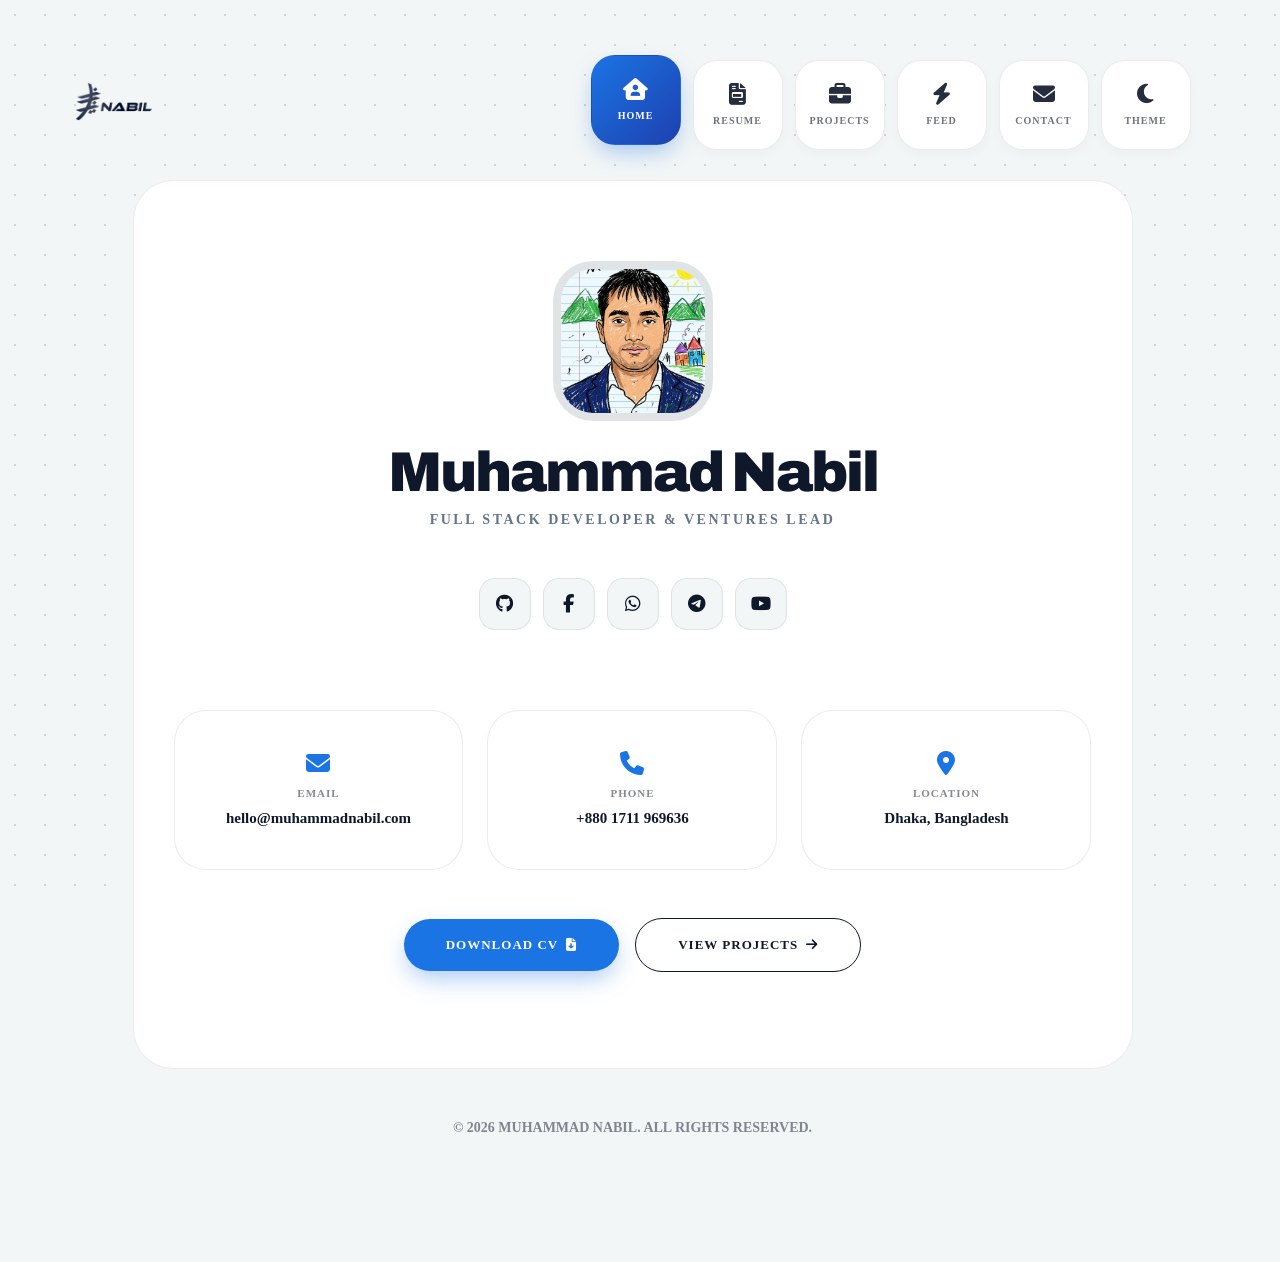
==== index.html @ 57cd0913 "file added" ====
<!DOCTYPE html>
<html lang="en">
<head>
  <meta charset="utf-8">
  <meta name="viewport" content="width=device-width, initial-scale=1">
  <title>Muhammad Nabil - Full Stack Developer & Ventures Lead</title>
  <meta name="description" content="Official portfolio of Muhammad Nabil - Full Stack Developer & Ventures Lead.">
  <link rel="icon" href="images/favicon.svg" type="image/svg+xml">

  <!-- Instant Theme Initializer -->
  <script>
    (function() {
      try {
        if (localStorage.getItem('theme') === 'dark') {
          document.documentElement.classList.add('dark-theme');
        }
      } catch (e) {}
    })();
  </script>

  <!-- Google Fonts: Poppins, Archivo & Space Grotesk -->
  <link rel="preconnect" href="https://fonts.googleapis.com">
  <link rel="preconnect" href="https://fonts.gstatic.com" crossorigin>
  <link href="https://fonts.googleapis.com/css2?family=Archivo:wght@700;800;900&family=Poppins:wght@400;500;600;700;800;900&family=Space+Grotesk:wght@500;600;700&display=swap" rel="stylesheet">

  <!-- Bootstrap 5.3 CSS -->
  <link rel="stylesheet" href="https://cdn.jsdelivr.net/npm/bootstrap@5.3.3/dist/css/bootstrap.min.css">

  <!-- Font Awesome 6.5.1 CSS -->
  <link rel="stylesheet" href="https://cdnjs.cloudflare.com/ajax/libs/font-awesome/6.5.1/css/all.min.css">

  <!-- Animate.css -->
  <link rel="stylesheet" href="https://cdnjs.cloudflare.com/ajax/libs/animate.css/4.1.1/animate.min.css">

  <!-- Velixo Core CSS -->
  <link rel="stylesheet" href="css/velixo.css">

  <style>
    body {
      font-family: var(--font-poppins), 'Poppins', sans-serif;
    }
    .logo-text, .hero-title, .master-title-vx, .id-name, .editorial-title {
      font-family: var(--font-archivo), 'Archivo', sans-serif;
    }
    .header-logo-img {
      height: 40px;
      width: auto;
      max-width: 170px;
      object-fit: contain;
      transition: var(--velixo-transition);
    }
    html.dark-theme .header-logo-img {
      filter: brightness(0) invert(1);
    }
    .modal-content {
      background-color: var(--velixo-card);
      border: 1px solid var(--velixo-border);
      border-radius: var(--radius-xl);
      color: var(--velixo-text);
      backdrop-filter: blur(20px);
    }
    .modal-header {
      border-bottom: 1px solid var(--velixo-border);
    }
    .modal-footer {
      border-top: 1px solid var(--velixo-border);
    }
    .dark-theme .btn-close {
      filter: invert(1) grayscale(100%) brightness(200%);
    }

    /* Immediate visibility for scroll reveal elements */
    .scroll-reveal, .scroll-reveal-left, .scroll-reveal-right {
      opacity: 1 !important;
      transform: none !important;
    }

    /* Avatar styling */
    .avatar-box img {
      position: absolute;
      top: 0;
      left: 0;
      width: 100% !important;
      height: 100% !important;
      object-fit: cover !important;
    }

    .bento-card {
      opacity: 1 !important;
    }

    /* Contact Card polish */
    .contact-item-card {
      min-height: 160px;
      padding: 30px 20px;
      border-radius: var(--radius-xl);
      text-align: center;
      background-color: var(--velixo-card);
      border: 1px solid var(--velixo-border);
      display: flex;
      flex-direction: column;
      justify-content: center;
      align-items: center;
      transition: var(--velixo-transition);
    }
    .contact-item-card:hover {
      border-color: var(--velixo-primary);
      box-shadow: 0 20px 40px -15px rgba(var(--velixo-primary-rgb), 0.18);
      transform: translateY(-5px);
    }
    .contact-item-card .contact-icon {
      font-size: 24px;
      color: var(--velixo-primary);
      margin-bottom: 10px;
      line-height: 1;
    }
    .contact-item-card .contact-label {
      font-size: 11px;
      font-weight: 800;
      text-transform: uppercase;
      opacity: 0.5;
      margin-bottom: 6px;
      letter-spacing: 1px;
      color: var(--velixo-text);
    }
    .contact-item-card .contact-value {
      font-size: 15px;
      font-weight: 700;
      color: var(--velixo-text);
      word-break: break-all;
    }

    /* Buttons */
    .btn-vx-primary {
      background-color: var(--velixo-primary);
      border-color: var(--velixo-primary);
      color: #ffffff;
      border-radius: 9999px;
      padding: 16px 42px;
      font-size: 13px;
      letter-spacing: 1px;
      font-weight: 800;
      text-transform: uppercase;
      box-shadow: 0 10px 25px -4px rgba(var(--velixo-primary-rgb), 0.4);
      transition: var(--velixo-transition);
      text-decoration: none;
      display: inline-flex;
      align-items: center;
      justify-content: center;
    }
    .btn-vx-primary:hover {
      background-color: #155cb8;
      border-color: #155cb8;
      color: #ffffff;
      transform: translateY(-3px) scale(1.02);
      box-shadow: 0 16px 32px -4px rgba(var(--velixo-primary-rgb), 0.55);
    }

    .btn-vx-outline {
      background-color: transparent;
      border: 1.5px solid var(--velixo-text);
      color: var(--velixo-text);
      border-radius: 9999px;
      padding: 16px 42px;
      font-size: 13px;
      letter-spacing: 1px;
      font-weight: 800;
      text-transform: uppercase;
      transition: var(--velixo-transition);
      text-decoration: none;
      display: inline-flex;
      align-items: center;
      justify-content: center;
    }
    .btn-vx-outline:hover {
      background-color: var(--velixo-text);
      border-color: var(--velixo-text);
      color: var(--velixo-card);
      transform: translateY(-3px) scale(1.02);
    }
    html.dark-theme .btn-vx-outline {
      border-color: rgba(255, 255, 255, 0.4);
      color: #ffffff;
    }
    html.dark-theme .btn-vx-outline:hover {
      background-color: #ffffff;
      border-color: #ffffff;
      color: #0a0f1a;
    }
  </style>
</head>
<body>

  <div class="vx-demo-2">
    <div class="page-wrapper-vx">
      <div class="container">
        
        <!-- Main Header -->
        <header class="main-header-vx">
          <div class="row align-items-center">
            <div class="col-lg-4 col-md-12 text-center text-lg-start">
              <a class="logo-link d-inline-flex align-items-center text-decoration-none" href="index.html">
                <img src="images/nabil-logo.webp" alt="Muhammad Nabil" class="header-logo-img">
              </a>
            </div>
            <div class="col-lg-8 col-md-12">
              <div class="nav-grid-vx mt-4 mt-lg-0">
                <a class="nav-block-vx active" href="index.html" title="Home">
                  <i class="fa-solid fa-house-user"></i>
                  <span>Home</span>
                </a>
                <a class="nav-block-vx " href="resume.html" title="Resume">
                  <i class="fa-solid fa-file-invoice"></i>
                  <span>Resume</span>
                </a>
                <a class="nav-block-vx " href="works.html" title="Projects">
                  <i class="fa-solid fa-briefcase"></i>
                  <span>Projects</span>
                </a>
                <a class="nav-block-vx " href="blog.html" title="Feed">
                  <i class="fa-solid fa-bolt"></i>
                  <span>Feed</span>
                </a>
                <a class="nav-block-vx " href="contact.html" title="Contact">
                  <i class="fa-solid fa-envelope"></i>
                  <span>Contact</span>
                </a>
                <div class="nav-block-vx dark-toggle" role="button" aria-label="Toggle theme" style="cursor:pointer" title="Toggle Theme">
                  <i class="fa-solid fa-moon"></i>
                  <span>Theme</span>
                </div>
              </div>
            </div>
          </div>
        </header>
  

        <!-- Main Page Content -->
        
        <!-- Master Bento Card Container -->
        <div class="bento-card card-master-vx mx-auto mt-4">

          <!-- Avatar -->
          <div class="avatar-box mx-auto">
            <img alt="Muhammad Nabil" src="images/nabil-photo.png">
          </div>

          <!-- Name & Profession -->
          <h1 class="master-title-vx text-center">Muhammad Nabil</h1>
          <p class="text-muted small fw-bold text-uppercase ls-3 mb-4 text-center">Full Stack Developer & Ventures Lead</p>

          <!-- Social Icon Pills -->
          
          <div class="social-pill justify-content-center mb-5">
            <a href="https://github.com/nabil2dhaka/muhammadnabil.com" target="_blank" rel="noopener noreferrer" class="social-btn" title="GitHub">
              <i class="fa-brands fa-github"></i>
            </a>
            <a href="https://www.facebook.com/HelloNabil" target="_blank" rel="noopener noreferrer" class="social-btn" title="Facebook">
              <i class="fa-brands fa-facebook-f"></i>
            </a>
            <a href="https://wa.me/8801711969636" target="_blank" rel="noopener noreferrer" class="social-btn" title="WhatsApp">
              <i class="fa-brands fa-whatsapp"></i>
            </a>
            <a href="https://t.me/nabilsylhet" target="_blank" rel="noopener noreferrer" class="social-btn" title="Telegram">
              <i class="fa-brands fa-telegram"></i>
            </a>
            <a href="https://www.youtube.com/@contactnabil" target="_blank" rel="noopener noreferrer" class="social-btn" title="YouTube">
              <i class="fa-brands fa-youtube"></i>
            </a>
          </div>
  

          <!-- Contact Information Bento Grid -->
          <div class="row g-4 mt-2">
            <div class="col-md-4">
              <div class="contact-item-card">
                <i class="fa-solid fa-envelope contact-icon"></i>
                <div class="contact-label">Email</div>
                <div class="contact-value">hello@muhammadnabil.com</div>
              </div>
            </div>
            <div class="col-md-4">
              <div class="contact-item-card">
                <i class="fa-solid fa-phone contact-icon"></i>
                <div class="contact-label">Phone</div>
                <div class="contact-value">+880 1711 969636</div>
              </div>
            </div>
            <div class="col-md-4">
              <div class="contact-item-card">
                <i class="fa-solid fa-location-dot contact-icon"></i>
                <div class="contact-label">Location</div>
                <div class="contact-value">Dhaka, Bangladesh</div>
              </div>
            </div>
          </div>

          <!-- Call to Action Buttons -->
          <div class="mt-5 d-flex flex-column flex-sm-row justify-content-center align-items-center gap-3 pb-3">
            <a href="resume.html" class="btn-vx-primary">
              Download CV <i class="fa-solid fa-file-arrow-down ms-2"></i>
            </a>
            <a href="https://github.com/nabil2dhaka/muhammadnabil.com" target="_blank" rel="noopener noreferrer" class="btn-vx-outline">
              View Projects <i class="fa-solid fa-arrow-right ms-2"></i>
            </a>
          </div>

        </div>


        
        <footer class="mt-5 text-center pb-5">
          <p class="small opacity-50 fw-bold">© 2026 MUHAMMAD NABIL. ALL RIGHTS RESERVED.</p>
        </footer>
  
      </div>
    </div>
  </div>

  <!-- Bootstrap 5.3 JS Bundle -->
  <script src="https://cdn.jsdelivr.net/npm/bootstrap@5.3.3/dist/js/bootstrap.bundle.min.js"></script>

  <!-- Interactive JavaScript: Theme Switcher & Reveal Observer -->
  <script>
    document.addEventListener('DOMContentLoaded', function () {
      const darkToggle = document.querySelector('.dark-toggle');
      const themeIcon = darkToggle ? darkToggle.querySelector('i') : null;

      function syncThemeIcon() {
        if (!themeIcon) return;
        const isDark = document.documentElement.classList.contains('dark-theme');
        if (isDark) {
          themeIcon.className = 'fa-solid fa-sun';
        } else {
          themeIcon.className = 'fa-solid fa-moon';
        }
      }

      syncThemeIcon();

      if (darkToggle) {
        darkToggle.addEventListener('click', function () {
          const isDark = document.documentElement.classList.toggle('dark-theme');
          localStorage.setItem('theme', isDark ? 'dark' : 'light');
          syncThemeIcon();
        });
      }

      document.querySelectorAll('.scroll-reveal, .scroll-reveal-left, .scroll-reveal-right').forEach(function(el) {
        el.classList.add('revealed');
      });
    });
  </script>

</body>
</html>
---- css/velixo.css ----
:root{--velixo-primary:#1b74e4;--velixo-secondary:#fa5252;--velixo-bg:#f3f6f6;--velixo-text:#0f172a;--velixo-text-muted:#64748b;--velixo-card:#fff;--velixo-border:#0f172a14;--velixo-glass:#ffffffb3;--velixo-transition:all .4s cubic-bezier(.4, 0, .2, 1);--radius-3xl:48px;--radius-2xl:40px;--radius-xl:32px;--velixo-primary-rgb:27, 116, 228;--velixo-secondary-rgb:250, 82, 82}html.dark-theme{--velixo-bg:#0a0f1a;--velixo-text:#f1f5f9;--velixo-text-muted:#64748b;--velixo-card:#111827;--velixo-border:#ffffff14;--velixo-glass:#111827b3}html{scrollbar-gutter:stable;height:auto;overflow:hidden auto}body{background-color:var(--velixo-bg);color:var(--velixo-text);-webkit-font-smoothing:antialiased;overflow-anchor:none;width:100%;margin:0;padding:0;position:relative;overflow:visible}body:before{content:"";z-index:-1;pointer-events:none;background-image:radial-gradient(#0f172a26 1px,#0000 1px);background-size:30px 30px;width:100%;height:100%;position:fixed;top:0;left:0}html.dark-theme body:before{background-image:radial-gradient(#ffffff1a 1px,#0000 1px)}*{box-sizing:border-box}img,video,canvas,svg{max-width:100%;height:auto}.text-muted{color:var(--velixo-text-muted)!important}.btn-light{color:#0f172a;background-color:#f8fafc;border-color:#f8fafc}.dark-theme .btn-light{background-color:var(--velixo-primary);border-color:var(--velixo-primary);color:#fff}h1,h2,h3,h4,h5{letter-spacing:-.05em;font-weight:800;line-height:.9}.bento-container{grid-template-columns:repeat(12,1fr);grid-auto-rows:minmax(100px,auto);gap:24px;width:100%;margin:0 auto;padding:60px 24px 120px;display:grid}.bento-card{background-color:var(--velixo-card);border:1px solid var(--velixo-border);border-radius:var(--radius-xl);transition:var(--velixo-transition);-webkit-backdrop-filter:blur(20px);backdrop-filter:blur(20px);flex-direction:column;min-height:200px;padding:40px;display:flex;position:relative;overflow:hidden}.bento-card:hover{border-color:var(--velixo-primary);box-shadow:0 40px 80px -20px rgba(var(--velixo-primary-rgb), .15);transform:translateY(-8px)}header{grid-column:span 12}.card-hero{background:linear-gradient(135deg, rgba(var(--velixo-primary-rgb), .05) 0%, transparent 100%);grid-area:span 4/span 8;justify-content:center}.card-profile{text-align:center;grid-area:span 4/span 4;align-items:center}.card-about h2{margin-bottom:1.5rem;font-size:32px}.card-about{grid-area:span 4/span 6}.card-skills{grid-area:span 2/span 3;justify-content:center;align-items:center;display:flex}.card-services{grid-area:span 4/span 6}.card-resume{grid-area:span 2/span 6}.card-resume h3{font-size:24px}.card-resume .btn{letter-spacing:1px;font-size:12px}.card-hub{grid-area:span 4/span 6}.card-clients{grid-column:span 12;padding:60px}.card-footer{text-align:center;background:0 0;border:none;grid-column:span 12;padding:40px 0 100px}.card-experience{grid-area:span 4/span 8}.card-tech,.card-edu{grid-area:span 2/span 4}.card-skills-full{grid-column:span 12;padding:60px}.badge-status{background:rgba(var(--velixo-primary-rgb), .1);color:var(--velixo-primary);letter-spacing:1px;text-transform:uppercase;border:1px solid rgba(var(--velixo-primary-rgb), .1);border-radius:100px;align-items:center;gap:8px;width:fit-content;margin-bottom:24px;padding:10px 20px;font-size:11px;font-weight:800;display:inline-flex}.badge-status i{font-size:6px;animation:2s infinite pulse}@keyframes pulse{0%{opacity:1;transform:scale(1)}50%{opacity:.4;transform:scale(1.6)}to{opacity:1;transform:scale(1)}}.hero-title{text-transform:uppercase;color:var(--velixo-text);word-break:break-word;overflow-wrap:break-word;margin:0;font-size:90px;line-height:.85}.hero-title span{background:linear-gradient(to right, var(--velixo-primary), var(--velixo-secondary));-webkit-text-fill-color:transparent;-webkit-background-clip:text;background-clip:text;display:inline-block}.hero-desc{max-width:500px;color:var(--velixo-text-muted);margin-top:24px;font-size:18px;font-weight:500;line-height:1.6}.avatar-box{border:8px solid var(--velixo-border);width:160px;height:160px;transition:var(--velixo-transition);background:var(--velixo-bg);border-radius:40px;flex-shrink:0;margin-bottom:24px;position:relative;overflow:hidden}.bento-card:hover .avatar-box{border-color:var(--velixo-primary);transform:scale(1.05)rotate(-3deg)}.social-pill{gap:12px;margin-top:24px;display:flex}.social-btn{background:var(--velixo-bg);width:52px;height:52px;color:var(--velixo-text);transition:var(--velixo-transition);border:1px solid var(--velixo-border);border-radius:16px;justify-content:center;align-items:center;font-size:18px;text-decoration:none;display:flex}.social-btn:hover{background:var(--velixo-primary);color:#fff;border-color:var(--velixo-primary);transform:translateY(-5px)}.stat-item{text-align:center}.stat-num{color:var(--velixo-primary);margin-bottom:4px;font-size:64px;font-weight:900;line-height:1}.stat-label{text-transform:uppercase;letter-spacing:.1em;color:var(--velixo-text-muted);font-size:12px;font-weight:800}.card-profile p{letter-spacing:2px}.expertise-list{grid-template-columns:repeat(2,1fr);gap:16px;margin-top:24px;display:grid}.expertise-item span{letter-spacing:1px;font-size:11px}.expertise-item{background:rgba(var(--velixo-primary-rgb), .03);border:1px solid var(--velixo-border);transition:var(--velixo-transition);border-radius:20px;flex-direction:row;align-items:center;gap:20px;padding:24px 32px;display:flex}.expertise-item i{color:var(--velixo-primary);background:rgba(var(--velixo-primary-rgb), .08);width:44px;height:44px;transition:var(--velixo-transition);border-radius:12px;justify-content:center;align-items:center;font-size:20px;display:flex}.expertise-item:hover{background:var(--velixo-primary);color:#fff;border-color:var(--velixo-primary)}.expertise-item:hover i{color:#fff;background:#fff3}.nav-container{z-index:1040;pointer-events:none;justify-content:center;align-items:center;width:100%;display:flex;position:fixed;bottom:32px;left:0}.nav-dock{-webkit-backdrop-filter:blur(20px);pointer-events:auto;background:#0f172af2;border:1px solid #ffffff1a;border-radius:28px;gap:8px;padding:8px;display:flex;box-shadow:0 20px 50px #00000080}.dock-item{color:#fffc;width:56px;height:56px;transition:var(--velixo-transition);border-radius:20px;justify-content:center;align-items:center;font-size:20px;text-decoration:none;display:flex;position:relative}.dock-item:hover,.dock-item.active{color:#fff;background:var(--velixo-primary)}.dock-item span{background:var(--velixo-primary);color:#fff;opacity:0;visibility:hidden;white-space:nowrap;pointer-events:none;z-index:2001;border-radius:12px;padding:6px 14px;font-size:11px;font-weight:800;transition:all .3s cubic-bezier(.4,0,.2,1);position:absolute;top:-40px;left:50%;transform:translate(-50%);box-shadow:0 10px 20px #0003}.dock-item:hover span{opacity:1;visibility:visible;top:-54px;transform:translate(-50%)translateY(0)}@media (max-width:768px){.dock-item span{display:none!important}}.dock-item span:after{content:"";border-left:6px solid #0000;border-right:6px solid #0000;border-top:6px solid var(--velixo-primary);position:absolute;bottom:-4px;left:50%;transform:translate(-50%)}.card-number{opacity:.3;letter-spacing:2px;color:var(--velixo-text-muted);font-size:10px;font-weight:800;position:absolute;top:24px;right:32px}.pillar-grid{grid-template-columns:1fr 1fr;gap:20px;margin-top:32px;display:grid}.card-clients p{letter-spacing:8px;text-align:center}.value-icon{background:var(--velixo-primary);color:#fff;width:48px;height:48px;box-shadow:0 10px 20px rgba(var(--velixo-primary-rgb), .2);border-radius:14px;flex-shrink:0;justify-content:center;align-items:center;font-size:18px;display:flex}.value-title{letter-spacing:1.5px;color:var(--velixo-text);margin-bottom:4px;font-size:12px;font-weight:900}.card-hub h3{letter-spacing:2px;font-size:20px}.signature-text{opacity:.3;text-align:right;letter-spacing:5px;background:linear-gradient(90deg, transparent, rgba(var(--velixo-primary-rgb), .05));border-radius:4px;padding:10px 0;font-size:14px;font-weight:800}.pillar-item{border-left:2px solid var(--velixo-primary);transition:var(--velixo-transition);padding-left:16px}.pillar-item:hover{background:rgba(var(--velixo-primary-rgb), .05);border-radius:0 12px 12px 0;transform:translate(10px)}.pillar-title{text-transform:uppercase;letter-spacing:.5px;transition:var(--velixo-transition);margin-bottom:4px;font-size:14px;font-weight:800}.pillar-item:hover .pillar-title{color:var(--velixo-primary)}.pill-text{color:var(--velixo-text-muted);margin:0;font-size:12px;line-height:1.4}.card-resume{background:linear-gradient(135deg, var(--velixo-primary), #0d47a1)!important;color:#fff!important;border:none!important}.card-resume:hover{box-shadow:0 40px 100px -20px rgba(var(--velixo-primary-rgb), .4);transform:translateY(-10px)scale(1.02)}.card-resume .card-number{color:#fff;opacity:.5}.card-resume p{color:#ffffffb3!important}.card-resume:after{content:"";opacity:.1;pointer-events:none;background-image:url("data:image/svg+xml,%3Csvg viewBox='0 0 200 200' xmlns='http://www.w3.org/2000/svg'%3E%3Cfilter id='noise'%3E%3CfeTurbulence type='fractalNoise' baseFrequency='0.65' numOctaves='3' stitchTiles='stitch'/%3E%3C/filter%3E%3Crect width='100%25' height='100%25' filter='url(%23noise)'/%3E%3C/svg%3E");width:100%;height:100%;position:absolute;top:0;left:0}.card-hub{justify-content:space-between;align-items:flex-start;flex-direction:column!important;display:flex!important}.client-grid{flex-wrap:wrap;justify-content:space-around;align-items:center;gap:40px;padding:20px 0;display:flex}.client-item{text-align:center;flex:none}.client-logo{filter:grayscale()contrast(.5)opacity(.3);max-width:140px;height:32px;transition:var(--velixo-transition);object-fit:contain}.client-logo:hover{filter:grayscale(0)contrast()opacity();transform:scale(1.1)}.dark-theme .client-logo{opacity:.6;filter:brightness(0)invert()!important}.dark-theme .client-logo:hover{opacity:1;transform:scale(1.1);filter:brightness(0)invert()!important}.logo-text{letter-spacing:-3px;color:var(--velixo-text);font-size:36px;font-weight:900;text-decoration:none}.dark-toggle{background:var(--velixo-card);cursor:pointer;border-radius:18px;justify-content:center;align-items:center;width:54px;height:54px;display:flex!important}.control-btn{transition:var(--velixo-transition);border:1px solid var(--velixo-border)!important}.control-btn:hover{background:var(--velixo-primary)!important;color:#fff!important;border-color:var(--velixo-primary)!important}@media (max-width:1400px){.hero-title{font-size:clamp(48px,6vw,90px)}}@media (max-width:1200px){.bento-container{gap:20px;padding:40px 24px 120px}.hero-title{font-size:clamp(40px,8vw,70px)}.card-hero,.card-experience,.card-skills-full{grid-column:span 12!important}.card-profile,.card-about,.card-tech,.card-edu,.card-skills,.card-services,.card-hub,.card-contact-stat{grid-column:span 6!important}}@media (max-width:991px){.bento-container{gap:20px;padding:40px 24px 120px;grid-template-columns:repeat(2,1fr)!important}.bento-card,header,.card-clients,.card-footer,.blog-grid-wrapper,.card-projects-hub,.card-protocol{grid-area:auto/span 2!important;width:100%!important}.bento-card{grid-column:span 2!important}.pillar-grid,.skill-meter-grid{grid-template-columns:1fr 1fr}}@media (max-width:767px){.bento-container{gap:16px;overflow-x:hidden;grid-template-columns:1fr!important;width:100vw!important;padding:24px 16px 200px!important}.bento-card,header,.card-clients,.card-footer,.blog-grid-wrapper,.card-projects-hub,.card-protocol{max-width:100%;grid-area:auto/span 1!important;width:100%!important}.hero-title{letter-spacing:-2px;line-height:1.1;font-size:clamp(28px,12vw,48px)!important}.hero-desc{max-width:100%;font-size:16px}.expertise-list,.pillar-grid,.skill-meter-grid{grid-template-columns:1fr!important}.timeline-item{flex-direction:column!important;gap:20px!important;display:flex!important}.timeline-meta{width:100%;flex:none!important}.nav-dock{border-radius:20px;gap:4px;max-width:90vw;padding:8px}.dock-item{width:48px;height:48px;font-size:18px}}@media (max-width:480px){.hero-title{font-size:clamp(24px,12vw,32px)!important}.bento-card{padding:24px}.card-hero{padding:60px 24px}.stat-num{font-size:48px}.client-grid{gap:20px}.client-logo{height:20px}}.timeline-stack{padding-left:0;position:relative}.timeline-item{transition:var(--velixo-transition);gap:40px;padding-bottom:40px;display:flex;position:relative}.timeline-item:hover{transform:translate(10px)}.timeline-item:last-child{padding-bottom:0}.timeline-meta{flex:0 0 160px}.time-range{color:var(--velixo-primary);letter-spacing:1px;margin-bottom:4px;font-size:11px;font-weight:800;display:block}.company{text-transform:uppercase;letter-spacing:.5px;opacity:.8;font-size:14px;font-weight:900;display:block}.timeline-content h4{letter-spacing:-.5px;margin-bottom:12px;font-size:20px}.tech-grid{flex-wrap:wrap;gap:10px;margin-top:10px;display:flex}.tech-tag{background:rgba(var(--velixo-primary-rgb), .05);border:1px solid var(--velixo-border);color:var(--velixo-text);transition:var(--velixo-transition);border-radius:12px;padding:8px 16px;font-size:12px;font-weight:700}.tech-tag:hover{background:var(--velixo-primary);color:#fff;border-color:var(--velixo-primary);transform:translateY(-2px)}.edu-item{border-left:2px solid var(--velixo-border);transition:var(--velixo-transition);padding-left:20px}.edu-item:hover{border-color:var(--velixo-primary);background:rgba(var(--velixo-primary-rgb), .05);border-radius:0 12px 12px 0;padding-top:10px;padding-bottom:10px;transform:translate(10px)}.edu-meta{text-transform:uppercase;color:var(--velixo-primary);letter-spacing:1px;margin-bottom:4px;font-size:11px;font-weight:800}.edu-title{margin-bottom:8px;font-size:16px;font-weight:900}.skill-meter-grid{grid-template-columns:1fr 1fr;gap:40px 60px;display:grid}.skill-name{text-transform:uppercase;letter-spacing:1px;font-size:13px;font-weight:800}.skill-percent{color:var(--velixo-primary);font-size:13px;font-weight:900}.skill-track{background:var(--velixo-bg);border:1px solid var(--velixo-border);border-radius:100px;height:8px;overflow:hidden}.skill-fill{background:linear-gradient(90deg, var(--velixo-primary), var(--velixo-secondary));border-radius:100px;height:100%;transition:width 1.5s cubic-bezier(.1,0,.2,1);position:relative}.bento-card:hover .skill-fill{box-shadow:0 0 15px rgba(var(--velixo-primary-rgb), .4)}.card-filter,.card-stats{grid-area:span 4/span 4}.card-projects-hub{grid-column:span 12;min-height:800px}.filter-group{flex-wrap:wrap;gap:12px;display:flex}.filter-btn{background:var(--velixo-bg);border:1px solid var(--velixo-border);text-transform:uppercase;letter-spacing:1px;transition:var(--velixo-transition);color:var(--velixo-text-muted);cursor:pointer;border-radius:100px;padding:12px 24px;font-size:11px;font-weight:800}.filter-btn:hover,.filter-btn.active{background:var(--velixo-primary);color:#fff;border-color:var(--velixo-primary);box-shadow:0 10px 20px rgba(var(--velixo-primary-rgb), .2);transform:translateY(-3px)}.card-work-inner{background:rgba(var(--velixo-primary-rgb), .03);border:1px solid var(--velixo-border);border-radius:var(--radius-2xl);transition:var(--velixo-transition);overflow:hidden}.card-work-inner:hover{background:rgba(var(--velixo-primary-rgb), .05);border-color:var(--velixo-primary);box-shadow:0 40px 80px -20px rgba(var(--velixo-primary-rgb), .15);transform:translateY(-8px)}.work-img{aspect-ratio:4/3;position:relative;overflow:hidden}.work-img img{object-fit:cover;width:100%;height:100%;transition:transform .6s cubic-bezier(.4,0,.2,1)}.card-work-inner:hover .work-img img{transform:scale(1.06)}.work-title{cursor:pointer;transition:var(--velixo-transition);letter-spacing:-.5px;color:var(--velixo-text);margin:0;font-size:16px;font-weight:800;display:inline-block}.work-title:hover{color:var(--velixo-primary);transform:translate(8px)}.work-content{padding:20px 24px 24px}.work-cat{letter-spacing:2px;color:var(--velixo-primary);text-transform:uppercase;margin-bottom:6px;font-size:10px;font-weight:800;display:block}.projects-grid{grid-template-columns:repeat(3,1fr);gap:24px;width:100%;display:grid}.project-item{transition:var(--velixo-transition)}.project-item.hidden{display:none}@media (max-width:991px){.projects-grid{grid-template-columns:repeat(2,1fr)}}@media (max-width:576px){.projects-grid{grid-template-columns:1fr}}.card-stats{background:linear-gradient(135deg, var(--velixo-primary), #0d47a1);color:#fff;border:none;flex-direction:column;justify-content:center;display:flex}.card-stats .stat-num{color:#fff;font-size:54px}.card-stats .stat-label{color:#ffffffb3}.hub-title h3{letter-spacing:-1px;font-size:28px}.card-feed-stats{background:linear-gradient(135deg, var(--velixo-secondary), #b91c1c);color:#fff;border:none;flex-direction:column;grid-area:span 4/span 4;justify-content:center;height:100%;display:flex}.card-feed-stats .stat-num{color:#fff;font-size:54px}.card-feed-stats .stat-label{color:#ffffffb3}.blog-grid-wrapper{grid-column:span 12}.blog-featured{border-radius:var(--radius-xl);cursor:pointer;min-height:480px;transition:var(--velixo-transition);flex-direction:column;justify-content:flex-end;display:flex;position:relative;overflow:hidden}.blog-featured:hover{box-shadow:0 40px 100px -20px rgba(var(--velixo-primary-rgb), .35);transform:translateY(-10px)}.bf-img{z-index:0;position:absolute;inset:0}.bf-img img{object-fit:cover;width:100%;height:100%;transition:transform .7s cubic-bezier(.4,0,.2,1)}.blog-featured:hover .bf-img img{transform:scale(1.06)}.bf-gradient{z-index:1;transition:var(--velixo-transition);background:linear-gradient(#0000001a 0%,#00000073 50%,#000000eb 100%);position:absolute;inset:0}.blog-featured:hover .bf-gradient{background:linear-gradient(#0000001a 0%,#0000008c 45%,#000000f5 100%)}.bf-content{z-index:2;color:#fff;padding:40px;position:relative}.bf-content h2{color:#fff;transition:var(--velixo-transition);margin:0;font-size:clamp(20px,2.5vw,30px);line-height:1.15}.blog-featured:hover .bf-content h2{transform:translate(10px)}.bf-content h2 a{color:#fff;text-decoration:none;transition:color .3s}.bf-content h2 a:hover{color:#fffc}.bf-arrow{z-index:3;-webkit-backdrop-filter:blur(10px);backdrop-filter:blur(10px);color:#fff;width:48px;height:48px;transition:var(--velixo-transition);background:#ffffff1f;border:1px solid #fff3;border-radius:50%;justify-content:center;align-items:center;font-size:15px;display:flex;position:absolute;top:28px;right:28px}.blog-featured:hover .bf-arrow{background:var(--velixo-primary);border-color:var(--velixo-primary);box-shadow:0 0 20px rgba(var(--velixo-primary-rgb), .4);transform:rotate(45deg)scale(1.1)}.post-author-row{color:#ffffffa6;font-size:12px;font-weight:700}.post-author-row img{border:2px solid #ffffff40}.blog-side-card{background:var(--velixo-card);border:1px solid var(--velixo-border);border-radius:var(--radius-xl);transition:var(--velixo-transition);flex-direction:row;flex:1;display:flex;overflow:hidden}.blog-side-card:hover{border-color:var(--velixo-primary);box-shadow:0 40px 80px -20px rgba(var(--velixo-primary-rgb), .2);transform:translateY(-8px)}.bsc-img{flex-shrink:0;width:160px;min-width:160px;position:relative;overflow:hidden}.bsc-img img{object-fit:cover;width:100%;height:100%;transition:transform .7s cubic-bezier(.4,0,.2,1)}.blog-side-card:hover .bsc-img img{transform:scale(1.08)}.bsc-body{flex-direction:column;flex:1;align-items:flex-start;min-width:0;padding:22px 22px 20px;display:flex}.bsc-body .post-tag{margin-bottom:10px}.bsc-body h5{color:var(--velixo-text);transition:var(--velixo-transition);margin:0 0 4px;font-size:15px;font-weight:800;line-height:1.4}.blog-side-card:hover .bsc-body h5{color:var(--velixo-primary);transform:translate(8px)}.bsc-body h5 a{color:var(--velixo-text);text-decoration:none;transition:color .3s}.bsc-body h5 a:hover{color:var(--velixo-primary)}.blog-post-card{background:var(--velixo-card);border:1px solid var(--velixo-border);border-radius:var(--radius-xl);height:100%;transition:var(--velixo-transition);flex-direction:column;display:flex;overflow:hidden}.blog-post-card:hover{border-color:var(--velixo-primary);box-shadow:0 40px 80px -20px rgba(var(--velixo-primary-rgb), .2);transform:translateY(-8px)}.bpc-img{aspect-ratio:16/9;position:relative;overflow:hidden}.bpc-img img{object-fit:cover;width:100%;height:100%;transition:transform .7s cubic-bezier(.4,0,.2,1)}.blog-post-card:hover .bpc-img img{transform:scale(1.06)}.bpc-img .post-tag{z-index:2;-webkit-backdrop-filter:blur(8px);backdrop-filter:blur(8px);position:absolute;bottom:14px;left:14px}.bpc-body{flex-direction:column;flex:1;padding:24px 28px 28px;display:flex}.bpc-body h5{color:var(--velixo-text);transition:var(--velixo-transition);margin:0;font-size:15px;line-height:1.4}.blog-post-card:hover .bpc-body h5{color:var(--velixo-primary);transform:translate(8px)}.bpc-body h5 a{color:var(--velixo-text);text-decoration:none;transition:color .3s}.bpc-body h5 a:hover{color:var(--velixo-primary)}.post-tag{letter-spacing:1.5px;text-transform:uppercase;color:#fff;transition:var(--velixo-transition);background:#ffffff24;border-radius:100px;align-items:center;padding:5px 12px;font-size:10px;font-weight:800;display:inline-flex}article:hover .post-tag{box-shadow:0 0 15px rgba(var(--velixo-primary-rgb), .3)}.tag-engineering{color:var(--velixo-primary);background:#1b74e41f}.tag-hardware{color:#ea580c;background:#ea580c1f}.tag-logic{color:#7c3aed;background:#7c3aed1f}.tag-security{color:#dc2626;background:#dc26261f}.tag-data{color:#059669;background:#0596691f}.tag-systems{color:#0f766e;background:#0f766e1f}.tag-cloud{color:#0ea5e9;background:#0ea5e91f}.bf-content .post-tag{color:#fff;background:#ffffff24}.post-read,.post-date{letter-spacing:.5px;color:var(--velixo-text-muted);font-size:11px;font-weight:700}.bf-content .post-read,.bf-content .post-date{color:#fff9}.blog-protocol-container{justify-content:center;padding:60px 0;display:flex}.load-more-btn{background:var(--velixo-card);border:1px solid var(--velixo-border);color:var(--velixo-text);letter-spacing:2px;text-transform:uppercase;transition:var(--velixo-transition);cursor:pointer;border-radius:100px;align-items:center;gap:12px;padding:18px 40px;font-size:11px;font-weight:800;display:flex;box-shadow:0 10px 30px #0000000d}.load-more-btn:hover{background:var(--velixo-primary);color:#fff;border-color:var(--velixo-primary);box-shadow:0 20px 40px rgba(var(--velixo-primary-rgb), .2);transform:translateY(-3px)scale(1.02)}@media (max-width:767px){.blog-featured{min-height:360px}.bf-content{padding:28px}.bsc-img{width:110px;min-width:110px}}.card-channels{grid-area:span 4/span 4}.card-protocol{grid-column:span 12}.contact-reach-list{flex-direction:column;gap:12px;margin-top:20px;display:flex}.contact-channel-item{background:rgba(var(--velixo-primary-rgb), .03);border:1px solid var(--velixo-border);transition:var(--velixo-transition);border-radius:20px;align-items:center;gap:16px;padding:14px 18px;display:flex}.contact-channel-item:hover{border-color:var(--velixo-primary);background:rgba(var(--velixo-primary-rgb), .06);transform:translate(6px)}.cci-icon{background:rgba(var(--velixo-primary-rgb), .08);width:44px;min-width:44px;height:44px;color:var(--velixo-primary);transition:var(--velixo-transition);border-radius:12px;justify-content:center;align-items:center;font-size:16px;display:flex}.contact-channel-item:hover .cci-icon{background:var(--velixo-primary);color:#fff}.cci-label{letter-spacing:2px;text-transform:uppercase;color:var(--velixo-text-muted);margin-bottom:3px;font-size:10px;font-weight:800;display:block}.cci-value{color:var(--velixo-text);font-size:14px;font-weight:700;text-decoration:none;transition:color .3s}.contact-channel-item:hover .cci-value{color:var(--velixo-primary)}.card-contact-stat{grid-area:span 2/span 3;justify-content:flex-start;align-items:flex-start}.ccs-icon{width:52px;height:52px;min-height:52px;transition:var(--velixo-transition);border-radius:16px;justify-content:center;align-items:center;margin-bottom:20px;font-size:20px;display:flex}.ccs-green{color:#10b981;background:#10b9811a}.ccs-blue{color:var(--velixo-primary);background:#1b74e41a}.ccs-coral{color:var(--velixo-secondary);background:#fa52521a}.ccs-purple{color:#7c3aed;background:#7c3aed1a}.bento-card:hover .ccs-green{color:#fff;background:#10b981}.bento-card:hover .ccs-blue{background:var(--velixo-primary);color:#fff}.bento-card:hover .ccs-coral{background:var(--velixo-secondary);color:#fff}.bento-card:hover .ccs-purple{color:#fff;background:#7c3aed}.ccs-metric{letter-spacing:-2px;color:var(--velixo-text);margin-bottom:6px;font-size:40px;font-weight:900;line-height:1}.ccs-metric.ccs-green{color:#10b981}.ccs-metric.ccs-coral{color:var(--velixo-secondary)}.ccs-title{letter-spacing:1.5px;text-transform:uppercase;color:var(--velixo-text);margin-bottom:8px;font-size:11px;font-weight:800}.ccs-desc{color:var(--velixo-text-muted);font-size:12px;font-weight:500;line-height:1.5}.form-intro-panel{background:linear-gradient(145deg, var(--velixo-primary) 0%, #0d47a1 100%);border-radius:var(--radius-xl);color:#fff;flex-direction:column;height:100%;min-height:320px;padding:40px;display:flex;position:relative;overflow:hidden}.form-intro-panel:before{content:"";pointer-events:none;background:#ffffff0f;border-radius:50%;width:220px;height:220px;position:absolute;top:-80px;right:-80px}.form-intro-panel:after{content:"";pointer-events:none;background:#ffffff0a;border-radius:50%;width:160px;height:160px;position:absolute;bottom:-50px;left:-50px}.fip-label{letter-spacing:3px;text-transform:uppercase;color:#ffffff80;z-index:1;margin-bottom:20px;font-size:10px;font-weight:800;position:relative}.fip-title{color:#fff;z-index:1;margin-bottom:16px;font-size:36px;line-height:1.05;position:relative}.fip-desc{color:#ffffff9e;z-index:1;margin-bottom:32px;font-size:14px;line-height:1.7;position:relative}.fip-checklist{z-index:1;flex-direction:column;gap:12px;margin-top:auto;display:flex;position:relative}.fip-check-item{color:#ffffffd1;align-items:center;gap:10px;font-size:13px;font-weight:700;display:flex}.fip-check-item i{color:#ffffff8c;flex-shrink:0;font-size:15px}.fip-signature{letter-spacing:4px;color:#ffffff2e;z-index:1;margin-top:40px;font-size:11px;font-weight:900;position:relative}.vx-field{flex-direction:column;gap:8px;display:flex}.vx-field label{text-transform:uppercase;letter-spacing:2px;color:var(--velixo-text-muted);font-size:10px;font-weight:800}.vx-input{background:var(--velixo-bg);border:1.5px solid var(--velixo-border);color:var(--velixo-text);appearance:none;border-radius:14px;outline:none;width:100%;padding:15px 20px;font-size:14px;font-weight:500;transition:border-color .25s,box-shadow .25s,background .25s}.vx-input::placeholder{color:var(--velixo-text-muted);opacity:.5;font-weight:400}.vx-input:hover{border-color:rgba(var(--velixo-primary-rgb), .35)}.vx-input:focus{border-color:var(--velixo-primary);background:var(--velixo-card);box-shadow:0 0 0 4px rgba(var(--velixo-primary-rgb), .1)}textarea.vx-input{resize:vertical;min-height:140px;line-height:1.65}.velixo-modal .modal-content{background:var(--velixo-card);border:1px solid var(--velixo-border);border-radius:var(--radius-3xl);-webkit-backdrop-filter:blur(20px);backdrop-filter:blur(20px);overflow:hidden}.velixo-modal .btn-close{background-color:var(--velixo-bg);opacity:1;transition:var(--velixo-transition);border-radius:50%;margin:20px;padding:15px}.velixo-modal .btn-close:hover{background-color:var(--velixo-secondary)}.dark-theme .velixo-modal .btn-close{filter:invert()grayscale()brightness(200%)}.scroll-reveal{opacity:0;transition:opacity .6s,transform .6s;transform:translateY(30px)}.scroll-reveal.revealed{opacity:1;transform:translateY(0)}.scroll-reveal-left{opacity:0;transition:opacity .6s,transform .6s;transform:translate(-30px)}.scroll-reveal-left.revealed{opacity:1;transform:translate(0)}.scroll-reveal-right{opacity:0;transition:opacity .6s,transform .6s;transform:translate(30px)}.scroll-reveal-right.revealed{opacity:1;transform:translate(0)}.blog-content blockquote{border-left:4px solid var(--velixo-primary);background:rgba(var(--velixo-primary-rgb), .05);border-radius:0 8px 8px 0}.vx-demo-2 .page-wrapper-vx{width:100%;min-height:100vh;padding:60px 0;position:relative;overflow:hidden}.vx-demo-2 .main-header-vx{z-index:50;margin-bottom:30px;position:relative;overflow:visible!important}.vx-demo-2 .nav-grid-vx{justify-content:flex-end;gap:12px;display:flex}.vx-demo-2 .nav-block-vx{background:var(--velixo-card);border:1px solid var(--velixo-border);width:90px;height:90px;transition:var(--velixo-transition);border-radius:24px;flex-direction:column;justify-content:center;align-items:center;text-decoration:none;display:flex;box-shadow:0 4px 12px #00000008}.vx-demo-2 .nav-block-vx i{color:var(--velixo-text);opacity:.9;margin-bottom:8px;font-size:22px}.vx-demo-2 .nav-block-vx span{text-transform:uppercase;letter-spacing:1px;color:var(--velixo-text);opacity:.6;font-size:10px;font-weight:800}.vx-demo-2 .nav-block-vx:hover,.vx-demo-2 .nav-block-vx.active{background:linear-gradient(135deg, var(--velixo-primary) 0%, #1e40af 100%);box-shadow:0 10px 25px -5px rgba(var(--velixo-primary-rgb), .4);border-color:#0000;transform:translateY(-5px)}.vx-demo-2 .nav-block-vx:hover i,.vx-demo-2 .nav-block-vx:hover span,.vx-demo-2 .nav-block-vx.active i,.vx-demo-2 .nav-block-vx.active span{opacity:1;color:#fff!important}.vx-demo-2 .nav-block-vx:hover span,.vx-demo-2 .nav-block-vx.active span{font-weight:900}.vx-demo-2 .card-master-vx{text-align:center;z-index:5;border-radius:40px;max-width:1000px;margin:0 auto;padding:80px 40px}.ls-1{letter-spacing:.05em!important}.ls-2{letter-spacing:.1em!important}.ls-3{letter-spacing:.18em!important}.vx-demo-2 .master-title-vx{letter-spacing:-2px;color:var(--velixo-text);margin-bottom:8px;font-family:Archivo,sans-serif;font-size:clamp(36px,5vw,56px);font-weight:900;line-height:1}.vx-demo-2 .card-profile-banner{color:#fff;background:linear-gradient(135deg,#080f1c 0%,#0f2040 60%,#1a2e50 100%);border-color:#0000;overflow:hidden}.vx-demo-2 .card-profile-banner:after{content:"";pointer-events:none;background:radial-gradient(circle,#1b74e42e 0%,#0000 70%);width:360px;height:360px;position:absolute;top:-80px;right:-80px}.vx-demo-2 .card-profile-banner .card-number{color:#ffffff59}.vx-demo-2 .card-profile-banner h1,.vx-demo-2 .card-profile-banner h3,.vx-demo-2 .card-profile-banner h4{color:#fff}.vx-demo-2 .card-profile-banner .text-muted{color:#ffffff73!important}.vx-demo-2 .card-profile-banner .avatar-box{border-color:#ffffff26;border-radius:50%;width:140px;height:140px}.vx-demo-2 .card-profile-banner .social-btn{color:#fff;background:#ffffff14;border-color:#ffffff1f}.vx-demo-2 .card-profile-banner .social-btn:hover{background:var(--velixo-primary);border-color:var(--velixo-primary)}.vx-demo-2 .banner-stat{text-align:center;transition:var(--velixo-transition);background:#ffffff0f;border:1px solid #ffffff1a;border-radius:20px;flex:1;padding:24px 16px}.vx-demo-2 .banner-stat:hover{background:rgba(var(--velixo-primary-rgb),.25);border-color:rgba(var(--velixo-primary-rgb),.4);transform:translateY(-4px)}.vx-demo-2 .banner-stat-num{color:#fff;letter-spacing:-2px;font-family:Archivo;font-size:44px;font-weight:900;line-height:1;display:block}.vx-demo-2 .banner-stat-label{text-transform:uppercase;letter-spacing:1.5px;color:#ffffff73;margin-top:8px;font-size:10px;font-weight:800;display:block}.vx-demo-2 .vx-exp-item{border-bottom:1px solid var(--velixo-border);transition:var(--velixo-transition);gap:20px;margin-bottom:28px;padding-bottom:28px;display:flex}.vx-demo-2 .vx-exp-item:last-child{border-bottom:none;margin-bottom:0;padding-bottom:0}.vx-demo-2 .vx-exp-item:hover{transform:translate(6px)}.vx-demo-2 .vx-exp-num{color:var(--velixo-primary);opacity:.12;width:52px;transition:var(--velixo-transition);flex-shrink:0;font-family:Archivo;font-size:36px;font-weight:900;line-height:1}.vx-demo-2 .vx-exp-item:hover .vx-exp-num{opacity:1}.vx-demo-2 .vx-exp-period{text-transform:uppercase;letter-spacing:1.5px;color:var(--velixo-primary);background:rgba(var(--velixo-primary-rgb),.08);border-radius:8px;margin-bottom:8px;padding:3px 10px;font-size:10px;font-weight:800;display:inline-block}.vx-demo-2 .vx-exp-role{letter-spacing:-.5px;margin-bottom:4px;font-size:17px;line-height:1.1}.vx-demo-2 .vx-exp-company{text-transform:uppercase;letter-spacing:1px;opacity:.45;margin-bottom:8px;font-size:11px;font-weight:800;display:block}.vx-demo-2 .vx-rings-row{flex-wrap:wrap;justify-content:space-around;align-items:flex-start;gap:24px;padding:8px 0;display:flex}.vx-demo-2 .vx-ring-item{flex-direction:column;flex:none;align-items:center;gap:14px;display:flex}.vx-demo-2 .vx-ring-wrap{width:128px;height:128px;position:relative}.vx-demo-2 .vx-ring-svg{width:128px;height:128px}.vx-demo-2 .vx-ring-track{fill:none;stroke:var(--velixo-border);stroke-width:9px}.vx-demo-2 .vx-ring-fill{fill:none;stroke:var(--velixo-primary);stroke-width:9px;stroke-linecap:round;transform-origin:50%;transition:stroke-dashoffset 1.6s cubic-bezier(.4,0,.2,1);transform:rotate(-90deg)}.vx-demo-2 .vx-ring-pct{color:var(--velixo-primary);letter-spacing:-1px;font-family:Archivo;font-size:20px;font-weight:900;position:absolute;top:50%;left:50%;transform:translate(-50%,-50%)}.vx-demo-2 .vx-ring-name{text-transform:uppercase;letter-spacing:1px;text-align:center;max-width:110px;color:var(--velixo-text-muted);font-size:10px;font-weight:800;line-height:1.4}.vx-demo-2 .vx-divider{background:var(--velixo-border);width:100%;height:1px;margin:32px 0}.vx-demo-2 .vx-section-label{text-transform:uppercase;letter-spacing:2px;color:var(--velixo-text-muted);margin-bottom:20px;font-size:10px;font-weight:800;display:block}.vx-demo-2 .card-projects-banner{color:#fff;background:linear-gradient(135deg,#080f1c 0%,#0a1a35 50%,#112240 100%);border-color:#0000;overflow:hidden}.vx-demo-2 .card-projects-banner:before{content:"";pointer-events:none;background:radial-gradient(circle,#1b74e424 0%,#0000 70%);width:380px;height:380px;position:absolute;bottom:-80px;left:-80px}.vx-demo-2 .card-projects-banner:after{content:"";pointer-events:none;background:radial-gradient(circle,#fa525214 0%,#0000 70%);width:260px;height:260px;position:absolute;top:-60px;right:-40px}.vx-demo-2 .card-projects-banner .card-number{color:#ffffff4d}.vx-demo-2 .card-projects-banner h1{color:#fff}.vx-demo-2 .card-projects-banner .hero-desc{color:#ffffff8c}.vx-demo-2 .card-projects-banner .banner-stat{background:#ffffff0f;border-color:#ffffff1a}.vx-demo-2 .vx-project-row{border:1px solid var(--velixo-border);border-radius:var(--radius-xl);background:var(--velixo-card);transition:var(--velixo-transition);display:flex;overflow:hidden}.vx-demo-2 .vx-project-row:hover{border-color:var(--velixo-primary);box-shadow:0 24px 60px -12px rgba(var(--velixo-primary-rgb),.12);transform:translateY(-5px)}.vx-demo-2 .vx-proj-img{flex:0 0 42%;max-width:42%;min-height:260px;position:relative;overflow:hidden}.vx-demo-2 .vx-proj-img img{object-fit:cover;width:100%;height:100%;transition:transform .7s cubic-bezier(.4,0,.2,1);display:block}.vx-demo-2 .vx-project-row:hover .vx-proj-img img{transform:scale(1.07)}.vx-demo-2 .vx-proj-body{flex-direction:column;flex:1;justify-content:center;min-height:260px;padding:36px 44px;display:flex;position:relative}.vx-demo-2 .vx-proj-num{color:var(--velixo-primary);opacity:.05;letter-spacing:-4px;pointer-events:none;transition:var(--velixo-transition);font-family:Archivo;font-size:88px;font-weight:900;line-height:1;position:absolute;top:16px;right:28px}.vx-demo-2 .vx-project-row:hover .vx-proj-num{opacity:.1}.vx-demo-2 .vx-proj-cat{text-transform:uppercase;letter-spacing:1.5px;color:var(--velixo-primary);background:rgba(var(--velixo-primary-rgb),.08);border:1px solid rgba(var(--velixo-primary-rgb),.12);border-radius:8px;width:fit-content;margin-bottom:14px;padding:4px 12px;font-size:10px;font-weight:800;display:inline-block}.vx-demo-2 .vx-proj-title{letter-spacing:-1px;cursor:pointer;transition:var(--velixo-transition);color:var(--velixo-text);margin-bottom:10px;font-size:28px;font-weight:900;line-height:1.1;display:inline-block}.vx-demo-2 .vx-proj-title:hover{color:var(--velixo-primary)}.vx-demo-2 .vx-proj-desc{color:var(--velixo-text-muted);max-width:480px;margin-bottom:24px;font-size:14px;line-height:1.65}.vx-demo-2 .vx-proj-footer{flex-wrap:wrap;justify-content:space-between;align-items:center;gap:12px;margin-top:auto;display:flex}.vx-demo-2 .card-feed-banner{color:#fff;background:linear-gradient(135deg,#0d0a1f 0%,#140e35 55%,#1c1248 100%);border-color:#0000;overflow:hidden}.vx-demo-2 .card-feed-banner:before{content:"";pointer-events:none;background:radial-gradient(circle,#7c3aed2e 0%,#0000 70%);width:340px;height:340px;position:absolute;top:-60px;right:-60px}.vx-demo-2 .card-feed-banner:after{content:"";pointer-events:none;background:radial-gradient(circle,#1b74e41f 0%,#0000 70%);width:280px;height:280px;position:absolute;bottom:-80px;left:-40px}.vx-demo-2 .card-feed-banner .card-number{color:#ffffff4d}.vx-demo-2 .card-feed-banner h1{color:#fff}.vx-demo-2 .card-feed-banner .hero-desc{color:#ffffff8c}.vx-demo-2 .card-feed-banner .banner-stat{background:#ffffff12;border-color:#ffffff1a}.vx-demo-2 .vx-feed-featured{border:1px solid var(--velixo-border);border-radius:var(--radius-xl);background:var(--velixo-card);min-height:320px;transition:var(--velixo-transition);display:flex;overflow:hidden}.vx-demo-2 .vx-feed-featured:hover{border-color:var(--velixo-primary);box-shadow:0 24px 60px -12px rgba(var(--velixo-primary-rgb),.12);transform:translateY(-5px)}.vx-demo-2 .vff-body{flex-direction:column;flex:0 0 56%;justify-content:center;padding:40px 44px;display:flex;position:relative}.vx-demo-2 .vff-img{flex:0 0 44%;position:relative;overflow:hidden}.vx-demo-2 .vff-img img{object-fit:cover;width:100%;height:100%;transition:transform .7s cubic-bezier(.4,0,.2,1);display:block}.vx-demo-2 .vx-feed-featured:hover .vff-img img{transform:scale(1.06)}.vx-demo-2 .vff-label{text-transform:uppercase;letter-spacing:2px;color:var(--velixo-text-muted);align-items:center;gap:8px;margin-bottom:16px;font-size:10px;font-weight:800;display:flex}.vx-demo-2 .vff-label:before{content:"";background:var(--velixo-primary);border-radius:2px;width:24px;height:2px;display:inline-block}.vx-demo-2 .vff-title{letter-spacing:-1px;color:var(--velixo-text);transition:var(--velixo-transition);margin-bottom:14px;font-size:28px;font-weight:900;line-height:1.15;text-decoration:none;display:block}.vx-demo-2 .vff-title:hover{color:var(--velixo-primary)}.vx-demo-2 .vff-excerpt{color:var(--velixo-text-muted);margin-bottom:24px;font-size:14px;line-height:1.65}.vx-demo-2 .vff-meta{color:var(--velixo-text-muted);align-items:center;gap:16px;margin-top:auto;font-size:11px;font-weight:700;display:flex}.vx-demo-2 .vff-arrow{background:rgba(var(--velixo-primary-rgb),.08);border:1px solid var(--velixo-border);width:40px;height:40px;color:var(--velixo-primary);transition:var(--velixo-transition);border-radius:50%;justify-content:center;align-items:center;font-size:13px;display:flex;position:absolute;top:28px;right:28px}.vx-demo-2 .vx-feed-featured:hover .vff-arrow{background:var(--velixo-primary);color:#fff;border-color:var(--velixo-primary);transform:rotate(45deg)}.vx-demo-2 .vx-feed-card{background:var(--velixo-card);border:1px solid var(--velixo-border);border-radius:var(--radius-xl);height:100%;transition:var(--velixo-transition);flex-direction:column;display:flex;overflow:hidden}.vx-demo-2 .vx-feed-card:hover{border-color:var(--velixo-primary);box-shadow:0 24px 60px -12px rgba(var(--velixo-primary-rgb),.12);transform:translateY(-6px)}.vx-demo-2 .vfc-img{aspect-ratio:16/9;position:relative;overflow:hidden}.vx-demo-2 .vfc-img img{object-fit:cover;width:100%;height:100%;transition:transform .7s cubic-bezier(.4,0,.2,1);display:block}.vx-demo-2 .vx-feed-card:hover .vfc-img img{transform:scale(1.06)}.vx-demo-2 .vfc-body{flex-direction:column;flex:1;padding:24px 28px 28px;display:flex}.vx-demo-2 .vfc-body .post-tag{align-self:flex-start}.vx-demo-2 .vfc-title{letter-spacing:-.5px;color:var(--velixo-text);transition:var(--velixo-transition);margin-bottom:14px;font-size:17px;font-weight:900;line-height:1.35;text-decoration:none;display:block}.vx-demo-2 .vfc-title:hover{color:var(--velixo-primary)}.vx-demo-2 .vfc-meta{color:var(--velixo-text-muted);flex-wrap:wrap;align-items:center;gap:10px;margin-top:auto;font-size:11px;font-weight:700;display:flex}.vx-demo-2 .vfc-divider{background:var(--velixo-border);width:1px;height:10px}@media (max-width:991px){.vx-demo-2 .nav-grid-vx{flex-wrap:nowrap;align-items:center;gap:clamp(5px,2vw,12px);height:auto;margin:10px 0 0;padding:20px 0 35px;display:flex;overflow-x:visible;justify-content:center!important;width:100%!important}.vx-demo-2 .nav-block-vx{border-radius:12px;flex-shrink:1;width:clamp(45px,14vw,65px);min-width:0;height:clamp(45px,14vw,65px)}.vx-demo-2 .nav-block-vx i{margin-bottom:2px;font-size:clamp(14px,4vw,18px)}.vx-demo-2 .nav-block-vx span{letter-spacing:.5px;font-size:clamp(7px,2vw,9px)}.vx-demo-2 .card-master-vx{border-radius:30px;padding:40px 20px}}@media (max-width:767px){.vx-demo-2 .vx-project-row{flex-direction:column}.vx-demo-2 .vx-proj-img{aspect-ratio:16/9;max-width:100%;min-height:unset;flex:none}.vx-demo-2 .vx-proj-body{min-height:auto;padding:24px}.vx-demo-2 .vx-proj-num{font-size:56px}.vx-demo-2 .vx-proj-title{font-size:22px}.vx-demo-2 .vx-feed-featured{flex-direction:column}.vx-demo-2 .vff-img{aspect-ratio:16/9;flex:none}.vx-demo-2 .vff-body{padding:24px}.vx-demo-2 .vff-title{font-size:22px}.vx-demo-2 .vx-rings-row{gap:16px}.vx-demo-2 .vx-ring-wrap,.vx-demo-2 .vx-ring-svg{width:88px;height:88px}.vx-demo-2 .vx-ring-pct{font-size:14px}.vx-demo-2 .banner-stat-num{font-size:30px}.vx-demo-2 .vx-exp-num{width:36px;font-size:26px}}.vx-demo-3 .sidebar-right-vx{background:var(--velixo-glass);-webkit-backdrop-filter:blur(20px);border-left:1px solid var(--velixo-border);z-index:1100;flex-direction:column;justify-content:space-between;align-items:center;width:100px;height:100vh;padding:40px 0;display:flex;position:fixed;top:0;right:0}.vx-demo-3 .sidebar-nav{flex-direction:column;gap:20px;display:flex}.vx-demo-3 .nav-item{background:var(--velixo-card);border:1px solid var(--velixo-border);width:60px;height:60px;color:var(--velixo-text);transition:var(--velixo-transition);border-radius:20px;justify-content:center;align-items:center;font-size:22px;text-decoration:none;display:flex;position:relative}.vx-demo-3 .nav-item:hover,.vx-demo-3 .nav-item.active{background:var(--velixo-primary);color:#fff;border-color:var(--velixo-primary);box-shadow:-10px 0 20px rgba(var(--velixo-primary-rgb), .2);transform:translate(-8px)}.vx-demo-3 .nav-item span{background:var(--velixo-primary);color:#fff;text-transform:uppercase;letter-spacing:1px;opacity:0;visibility:hidden;white-space:nowrap;pointer-events:none;z-index:2001;box-shadow:0 10px 25px rgba(var(--velixo-primary-rgb), .3);border-radius:12px;padding:8px 16px;font-size:11px;font-weight:800;transition:all .4s cubic-bezier(.4,0,.2,1);position:absolute;top:50%;right:80px;transform:translateY(-50%)translate(20px)}.vx-demo-3 .nav-item:hover span{opacity:1;visibility:visible;transform:translateY(-50%)translate(0)}.vx-demo-3 .nav-item span:after{content:"";border-top:6px solid #0000;border-bottom:6px solid #0000;border-left:6px solid var(--velixo-primary);position:absolute;top:50%;right:-6px;transform:translateY(-50%)}.vx-demo-3 .vx-3-wrapper{width:100%;min-height:100vh;display:flex;position:relative}.vx-demo-3 .vx-3-identity{z-index:10;background:linear-gradient(135deg,#080f1c 0%,#0f2040 100%);justify-content:center;align-items:center;width:40%;height:100vh;padding:60px;display:flex;position:fixed;top:0;left:0;overflow:hidden}.vx-demo-3 .vx-3-identity:after{content:"";opacity:.1;pointer-events:none;background-image:url("data:image/svg+xml,%3Csvg viewBox='0 0 200 200' xmlns='http://www.w3.org/2000/svg'%3E%3Cfilter id='noise'%3E%3CfeTurbulence type='fractalNoise' baseFrequency='0.65' numOctaves='3' stitchTiles='stitch'/%3E%3C/filter%3E%3Crect width='100%25' height='100%25' filter='url(%23noise)'/%3E%3C/svg%3E");position:absolute;inset:0}.vx-demo-3 .identity-inner{z-index:2;text-align:center;width:100%;position:relative}.vx-demo-3 .id-avatar{width:220px;height:220px;transition:var(--velixo-transition);border:10px solid #ffffff0d;border-radius:60px;margin:0 auto 40px;overflow:hidden;transform:rotate(-3deg)}.vx-demo-3 .vx-3-identity:hover .id-avatar{border-color:var(--velixo-primary);transform:rotate(0)scale(1.05)}.vx-demo-3 .id-name{color:#fff;text-transform:uppercase;margin-bottom:10px;font-size:clamp(48px,6vw,84px);line-height:.85}.vx-demo-3 .id-tag{letter-spacing:4px;color:var(--velixo-primary);text-transform:uppercase;margin-bottom:40px;font-size:12px;font-weight:800;display:block}.vx-demo-3 .vx-3-feed{background:var(--velixo-bg);flex:0 0 60%;width:60%;margin-left:40%;padding:80px 100px 120px 80px}.vx-demo-3 .feed-section{margin-bottom:120px}.vx-demo-3 .feed-section:last-child{margin-bottom:0}.vx-demo-3 .section-label{letter-spacing:2px;color:var(--velixo-primary);text-transform:uppercase;align-items:center;gap:12px;margin-bottom:24px;font-size:11px;font-weight:800;display:flex}.vx-demo-3 .section-label:before{content:"";background:var(--velixo-primary);width:32px;height:2px}.vx-demo-3 .editorial-title{margin-bottom:32px;font-size:clamp(32px,4vw,56px);line-height:1}.vx-demo-3 .editorial-desc{color:var(--velixo-text-muted);max-width:600px;font-size:18px;line-height:1.8}.vx-demo-3 .mastery-marquee{-webkit-user-select:none;user-select:none;border-top:1px solid var(--velixo-border);border-bottom:1px solid var(--velixo-border);gap:20px;margin:60px 0;padding:40px 0;display:flex;overflow:hidden}.vx-demo-3 .marquee-content{flex-shrink:0;justify-content:space-around;gap:20px;min-width:100%;animation:20s linear infinite scroll;display:flex}.vx-demo-3 .marquee-item{text-transform:uppercase;opacity:.15;transition:var(--velixo-transition);white-space:nowrap;font-family:Archivo;font-size:32px;font-weight:900}.vx-demo-3 .marquee-item:hover{opacity:1;color:var(--velixo-primary)}@keyframes scroll{0%{transform:translate(0)}to{transform:translate(-100%)}}.vx-demo-3 .service-row{border-bottom:1px solid var(--velixo-border);transition:var(--velixo-transition);align-items:flex-start;gap:40px;padding:40px 0;display:flex}.vx-demo-3 .service-row:hover{background:rgba(var(--velixo-primary-rgb),.02);padding-left:20px}.vx-demo-3 .service-num{color:var(--velixo-primary);opacity:.15;transition:var(--velixo-transition);font-family:Archivo;font-size:48px;font-weight:900;line-height:.8}.vx-demo-3 .service-row:hover .service-num{opacity:1}.vx-demo-3 .service-info{flex:1}.vx-demo-3 .service-info .art-title{margin-bottom:8px;font-size:32px}.vx-demo-3 .service-info p{max-width:500px;font-size:16px}.vx-demo-3 .resume-narrative{margin-bottom:80px}.vx-demo-3 .timeline-editorial{border-left:1px solid rgba(var(--velixo-primary-rgb),.1);padding-left:40px;position:relative}.vx-demo-3 .editorial-item{margin-bottom:60px;position:relative}.vx-demo-3 .editorial-item:before{content:"";background:var(--velixo-primary);width:10px;height:10px;box-shadow:0 0 0 5px rgba(var(--velixo-primary-rgb),.1);border-radius:50%;position:absolute;top:8px;left:-44.5px}.vx-demo-3 .editorial-date{color:var(--velixo-primary);opacity:.6;letter-spacing:1px;margin-bottom:15px;font-family:Archivo,sans-serif;font-size:14px;font-weight:900;display:block}.vx-demo-3 .editorial-item h3{margin-bottom:5px;font-size:24px;font-weight:800}.vx-demo-3 .editorial-item .company{opacity:.4;text-transform:uppercase;letter-spacing:2px;margin-bottom:20px;font-size:11px;font-weight:700;display:block}.vx-demo-3 .skills-infrastructure{grid-template-columns:repeat(2,1fr);gap:30px;margin-top:60px;display:grid}@media (max-width:767px){.vx-demo-3 .skills-infrastructure{grid-template-columns:1fr}}.vx-demo-3 .infra-skill{background:rgba(var(--velixo-primary-rgb),.03);border:1px solid rgba(var(--velixo-primary-rgb),.05);transition:var(--velixo-transition);border-radius:20px;padding:30px}.vx-demo-3 .infra-skill:hover{background:rgba(var(--velixo-primary-rgb),.05);transform:translateY(-5px)}.vx-demo-3 .infra-skill h4{margin-bottom:15px;font-size:16px;font-weight:800}.vx-demo-3 .skill-track{background:#0000000d;border-radius:2px;height:4px;overflow:hidden}.dark-theme .vx-demo-3 .skill-track{background:#ffffff0d}.vx-demo-3 .skill-fill{background:var(--velixo-primary);width:0;height:100%;transition:width 1.5s}.vx-demo-3 .works-feed-item{transition:var(--velixo-transition);position:relative}.vx-demo-3 .work-img-wrapper{aspect-ratio:4/3;background:var(--velixo-card);border-radius:40px;margin-bottom:25px;transition:all .5s cubic-bezier(.4,0,.2,1);position:relative;overflow:hidden;box-shadow:0 20px 50px #00000014}.vx-demo-3 .works-feed-item:hover .work-img-wrapper{box-shadow:0 30px 70px rgba(var(--velixo-primary-rgb),.15);transform:translateY(-10px)scale(1.02)}.vx-demo-3 .work-meta-editorial{align-items:center;gap:15px;margin-bottom:12px;display:flex}.vx-demo-3 .work-meta-editorial span{text-transform:uppercase;letter-spacing:2px;background:#00000008;border-radius:6px;padding:4px 10px;font-size:10px;font-weight:800}.dark-theme .vx-demo-3 .work-meta-editorial span{background:#ffffff08}.vx-demo-3 .work-meta-editorial .work-tag{color:var(--velixo-primary);background:rgba(var(--velixo-primary-rgb),.1)}.vx-demo-3 .editorial-post-title{text-transform:uppercase;letter-spacing:-1px;transition:var(--velixo-transition);cursor:pointer;margin-bottom:10px;font-family:Archivo,sans-serif;font-size:28px;font-weight:900;line-height:1.1}.vx-demo-3 .works-feed-item:hover .editorial-post-title{color:var(--velixo-primary)}.vx-demo-3 .editorial-post-desc{color:var(--velixo-text-muted);font-size:15px;line-height:1.6}.vx-demo-3 .blog-log-item{border-bottom:1px solid #0000000d;gap:40px;margin-bottom:60px;padding-bottom:60px;display:flex}.dark-theme .vx-demo-3 .blog-log-item{border-bottom-color:#ffffff0d}.vx-demo-3 .blog-date-panel{flex:0 0 100px;font-family:Archivo,sans-serif}.vx-demo-3 .blog-date-panel .day{font-size:40px;font-weight:900;line-height:1;display:block}.vx-demo-3 .blog-date-panel .month{text-transform:uppercase;opacity:.4;letter-spacing:2px;font-size:12px;font-weight:800}.vx-demo-3 .blog-log-content h3{margin-bottom:15px;font-size:28px;font-weight:800}.vx-demo-3 .blog-read-more{text-transform:uppercase;color:var(--velixo-primary);letter-spacing:1px;align-items:center;gap:10px;margin-top:20px;font-size:11px;font-weight:800;text-decoration:none;display:inline-flex}.vx-demo-3 .contact-form-editorial .form-control{transition:var(--velixo-transition);background:0 0;border:none;border-bottom:1px solid #0000001a;border-radius:0;padding:15px 0;font-size:16px;font-weight:600}.dark-theme .vx-demo-3 .contact-form-editorial .form-control{color:#fff;border-bottom-color:#ffffff1a}.vx-demo-3 .contact-form-editorial .form-control:focus{border-bottom-color:var(--velixo-primary);box-shadow:none}.vx-demo-3 .contact-info-grid{grid-template-columns:repeat(2,1fr);gap:40px;margin-top:80px;display:grid}.vx-demo-3 .info-block h5{text-transform:uppercase;letter-spacing:2px;opacity:.4;margin-bottom:15px;font-size:12px;font-weight:800}.vx-demo-3 .info-block p{margin-bottom:0;font-size:18px;font-weight:700}.vx-demo-3 .vx-3-identity p,.vx-demo-3 .vx-3-identity span,.vx-demo-3 .vx-3-identity h1{color:#fff!important}.vx-demo-3 .vx-3-identity .small,.vx-demo-3 .vx-3-identity .opacity-50{color:#ffffff80!important}.vx-demo-3 .vx-3-identity .text-success{color:#0f8!important}.vx-demo-3 .vx-3-identity .border-top,.vx-demo-3 .vx-3-identity .border-bottom{border-color:#ffffff1a!important}.vx-demo-3 .blog-stats-editorial span{color:#ffffff80!important}.vx-demo-3 .blog-stats-editorial .h1{color:#fff!important}.modal{z-index:4000!important}.modal-backdrop{z-index:3999!important}.modal-open .vx-3-identity,.modal-open .sidebar-right-vx,.modal-open .nav-container{pointer-events:none}@media (max-width:1200px){.vx-demo-3 .vx-3-feed{padding:60px 100px 100px 60px}}@media (max-width:1024px){.vx-demo-3 .vx-3-wrapper{flex-direction:column}.vx-demo-3 .vx-3-identity{flex:none;width:100%;height:auto;padding:80px 40px;position:relative}.vx-demo-3 .vx-3-feed{flex:none;width:100%;margin-left:0;padding:80px 40px 140px}.vx-demo-3 .sidebar-right-vx{background:#0f172af2;border:1px solid #ffffff1a;border-left:none;border-radius:30px;flex-direction:row;align-items:center;gap:0;width:fit-content;height:auto;margin:0 auto;padding:8px 12px;inset:auto 0 20px;box-shadow:0 15px 35px #0006}.vx-demo-3 .sidebar-nav{flex-direction:row;gap:10px}.vx-demo-3 .sidebar-footer{border-left:1px solid #ffffff1a;margin:0;padding:0 0 0 15px}.vx-demo-3 .nav-item{width:46px;height:46px}.vx-demo-3 .nav-item:hover,.vx-demo-3 .nav-item.active{transform:translateY(-5px)}.vx-demo-3 .nav-item span{display:none!important}.vx-demo-3 .blog-log-item{flex-direction:column;gap:20px}}@media (max-width:767px){.vx-demo-3 .id-name{font-size:48px}.vx-demo-3 .editorial-title{font-size:32px}}.form-success{text-align:center;color:#10b981;background:#10b9811a;border:1px solid #10b9814d;border-radius:16px;padding:24px}:root{--lp-bg:#fff;--lp-text:#0f172a;--lp-muted:#64748b;--lp-primary:#3b82f6;--lp-accent:#6366f1;--lp-border:#00000014}.landing-page{background-color:var(--lp-bg);color:var(--lp-text);font-family:Archivo,sans-serif;overflow-x:hidden}.lp-navbar{z-index:1000;-webkit-backdrop-filter:blur(15px);border-bottom:1px solid #0000;width:100%;padding:20px 0;transition:all .4s;position:fixed;top:0;left:0}.lp-navbar.scrolled{border-color:var(--lp-border);background:#fffffff2;padding:12px 0;box-shadow:0 10px 30px #0000000d}.lp-logo{letter-spacing:-1px;color:var(--lp-text);font-size:28px;font-weight:900}.lp-logo span{color:var(--lp-primary)}.hero-landing{background:radial-gradient(circle at 80% 20%,#3b82f626 0%,#0000 50%),radial-gradient(circle at 20% 80%,#8b5cf61a 0%,#0000 50%);align-items:center;min-height:100vh;padding:120px 0 80px;display:flex}.hero-landing h1{letter-spacing:-3px;margin-bottom:30px;font-size:clamp(48px,6vw,84px);font-weight:950;line-height:1}.hero-landing h1 span{background:linear-gradient(90deg,#3b82f6,#8b5cf6);-webkit-text-fill-color:transparent;-webkit-background-clip:text;background-clip:text;display:block}.hero-landing p{color:var(--lp-muted);max-width:600px;margin-bottom:40px;font-size:22px;line-height:1.6}.lp-btn{text-transform:uppercase;letter-spacing:1px;border-radius:16px;align-items:center;gap:12px;padding:16px 36px;font-weight:800;text-decoration:none;transition:all .4s cubic-bezier(.4,0,.2,1);display:inline-flex}.btn-primary-lp{background:var(--lp-primary);color:#fff;box-shadow:0 10px 25px #3b82f666}.btn-primary-lp:hover{color:#fff;transform:translateY(-5px)scale(1.02);box-shadow:0 20px 40px #3b82f699}.btn-outline-lp{color:var(--lp-text);border:1px solid var(--lp-border);background:0 0}.btn-outline-lp:hover{background:var(--lp-text);color:#fff;border-color:var(--lp-text)}.demo-section{background:#f8fafc;padding:120px 0}.demo-card{border:1px solid var(--lp-border);background:#fff;border-radius:24px;height:100%;transition:all .5s;overflow:hidden;box-shadow:0 10px 30px #00000008}.demo-card:hover{border-color:var(--lp-primary);transform:translateY(-15px);box-shadow:0 40px 80px #00000014}.demo-card img{width:100%;height:auto;transition:transform .8s;display:block}.demo-card:hover img{transform:scale(1.05)}.demo-info{padding:40px}.demo-info h4{color:var(--lp-text);margin-bottom:12px;font-weight:800}.demo-badge{color:var(--lp-primary);text-transform:uppercase;background:#3b82f61a;border-radius:10px;margin-bottom:15px;padding:6px 14px;font-size:11px;font-weight:800;display:inline-block}.features-section{padding:120px 0}.feature-box{border:1px solid var(--lp-border);background:#fff;border-radius:24px;height:100%;padding:40px;transition:all .4s;box-shadow:0 10px 30px #00000005}.feature-box:hover{transform:translateY(-8px);box-shadow:0 30px 60px #0000000d}.feature-box h5{color:var(--lp-text);margin-bottom:12px;font-weight:800}.feature-icon{width:64px;height:64px;color:var(--lp-primary);background:#3b82f60d;border-radius:16px;justify-content:center;align-items:center;margin-bottom:24px;font-size:28px;display:flex}.cta-banner{text-align:center;color:#fff;background:linear-gradient(135deg,#3b82f6 0%,#6366f1 100%);border-radius:48px;padding:100px 40px;box-shadow:0 30px 60px #3b82f633}@media (max-width:991px){.hero-landing{text-align:center}.hero-landing p{margin:0 auto 40px}}
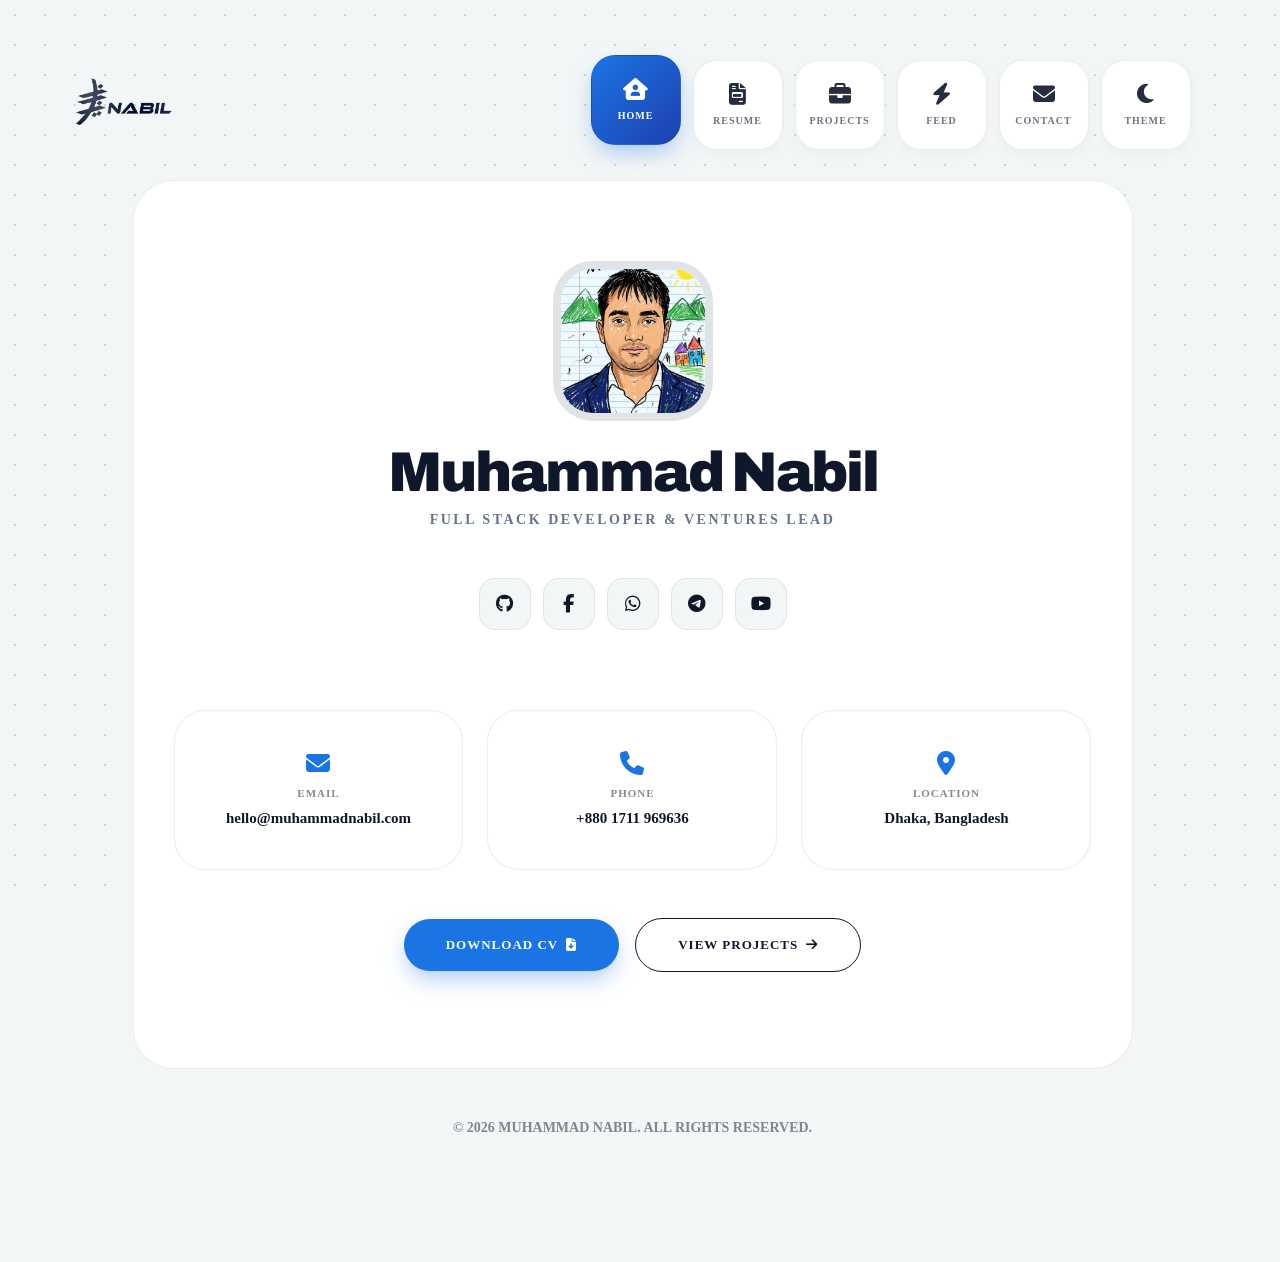
==== commit f4345c4b: "All website updated" ====
--- a/index.html
+++ b/index.html
@@ -3,9 +3,108 @@
 <head>
   <meta charset="utf-8">
   <meta name="viewport" content="width=device-width, initial-scale=1">
-  <title>Muhammad Nabil - Full Stack Developer & Ventures Lead</title>
-  <meta name="description" content="Official portfolio of Muhammad Nabil - Full Stack Developer & Ventures Lead.">
+  <title>Muhammad Nabil | Full Stack Developer &amp; Ventures Lead</title>
+  <meta name="description" content="Official portfolio of Muhammad Nabil: Full Stack Developer &amp; Ventures Lead architecting high-performance web systems, digital media, and venture platforms.">
+  <meta name="keywords" content="Muhammad Nabil, Full Stack Developer, Ventures Lead, Design Systems, Web Development, Dhaka Bangladesh, Software Engineer, Portfolio">
+  <meta name="author" content="Muhammad Nabil">
+  <meta name="robots" content="index, follow, max-image-preview:large, max-snippet:-1, max-video-preview:-1">
+  <link rel="canonical" href="https://muhammadnabil.com/">
+  <link rel="icon" href="favicon.ico" sizes="any">
   <link rel="icon" href="images/favicon.svg" type="image/svg+xml">
+  <link rel="icon" type="image/png" sizes="32x32" href="images/favicon-32x32.png">
+  <link rel="icon" type="image/png" sizes="16x16" href="images/favicon-16x16.png">
+  <link rel="apple-touch-icon" sizes="180x180" href="images/apple-touch-icon.png">
+  <meta name="theme-color" content="#0d0e15">
+
+  <!-- Open Graph / Facebook -->
+  <meta property="og:type" content="website">
+  <meta property="og:url" content="https://muhammadnabil.com/">
+  <meta property="og:site_name" content="Muhammad Nabil">
+  <meta property="og:title" content="Muhammad Nabil | Full Stack Developer &amp; Ventures Lead">
+  <meta property="og:description" content="Official portfolio of Muhammad Nabil: Full Stack Developer &amp; Ventures Lead architecting high-performance web systems, digital media, and venture platforms.">
+  <meta property="og:image" content="https://muhammadnabil.com/images/nabil-photo.png">
+  <meta property="og:image:width" content="928">
+  <meta property="og:image:height" content="1152">
+  <meta property="og:image:alt" content="Muhammad Nabil - Full Stack Developer &amp; Ventures Lead">
+  <meta property="og:locale" content="en_US">
+
+  <!-- Twitter / X Card -->
+  <meta name="twitter:card" content="summary_large_image">
+  <meta name="twitter:url" content="https://muhammadnabil.com/">
+  <meta name="twitter:title" content="Muhammad Nabil | Full Stack Developer &amp; Ventures Lead">
+  <meta name="twitter:description" content="Official portfolio of Muhammad Nabil: Full Stack Developer &amp; Ventures Lead architecting high-performance web systems, digital media, and venture platforms.">
+  <meta name="twitter:image" content="https://muhammadnabil.com/images/nabil-photo.png">
+  <meta name="twitter:image:alt" content="Muhammad Nabil - Full Stack Developer &amp; Ventures Lead">
+
+  <!-- Structured Data (JSON-LD) - Schema.org -->
+  <script type="application/ld+json">
+  {
+    "@context": "https://schema.org",
+    "@graph": [
+      {
+        "@type": "WebSite",
+        "@id": "https://muhammadnabil.com/#website",
+        "url": "https://muhammadnabil.com/",
+        "name": "Muhammad Nabil",
+        "description": "Portfolio of Muhammad Nabil - Full Stack Developer & Ventures Lead",
+        "publisher": {
+          "@id": "https://muhammadnabil.com/#person"
+        },
+        "inLanguage": "en-US"
+      },
+      {
+        "@type": "ProfilePage",
+        "@id": "https://muhammadnabil.com/#webpage",
+        "url": "https://muhammadnabil.com/",
+        "name": "Muhammad Nabil | Full Stack Developer & Ventures Lead",
+        "isPartOf": {
+          "@id": "https://muhammadnabil.com/#website"
+        },
+        "about": {
+          "@id": "https://muhammadnabil.com/#person"
+        },
+        "description": "Official portfolio of Muhammad Nabil: Full Stack Developer & Ventures Lead architecting high-performance web systems, digital media, and venture platforms.",
+        "inLanguage": "en-US"
+      },
+      {
+        "@type": "Person",
+        "@id": "https://muhammadnabil.com/#person",
+        "name": "Muhammad Nabil",
+        "alternateName": "Nabil",
+        "jobTitle": "Full Stack Developer & Ventures Lead",
+        "url": "https://muhammadnabil.com/",
+        "image": "https://muhammadnabil.com/images/nabil-photo.png",
+        "email": "mailto:hello@muhammadnabil.com",
+        "telephone": "+8801711969636",
+        "address": {
+          "@type": "PostalAddress",
+          "addressLocality": "Dhaka",
+          "addressCountry": "BD"
+        },
+        "sameAs": [
+          "https://github.com/nabil2dhaka/muhammadnabil.com",
+          "https://www.facebook.com/HelloNabil",
+          "https://wa.me/8801711969636",
+          "https://t.me/nabilsylhet",
+          "https://www.youtube.com/@contactnabil"
+        ],
+        "knowsAbout": [
+          "Full Stack Web Development",
+          "Ventures Strategy",
+          "Business Intelligence",
+          "Design Systems Architecture",
+          "JavaScript",
+          "TypeScript",
+          "Python",
+          "Next.js",
+          "Node.js",
+          "WordPress",
+          "Media Intelligence"
+        ]
+      }
+    ]
+  }
+  </script>
 
   <!-- Instant Theme Initializer -->
   <script>
@@ -43,9 +142,9 @@
       font-family: var(--font-archivo), 'Archivo', sans-serif;
     }
     .header-logo-img {
-      height: 40px;
+      height: 50px;
       width: auto;
-      max-width: 170px;
+      max-width: 200px;
       object-fit: contain;
       transition: var(--velixo-transition);
     }
--- a/css/velixo.css
+++ b/css/velixo.css
@@ -1 +1,13 @@
 :root{--velixo-primary:#1b74e4;--velixo-secondary:#fa5252;--velixo-bg:#f3f6f6;--velixo-text:#0f172a;--velixo-text-muted:#64748b;--velixo-card:#fff;--velixo-border:#0f172a14;--velixo-glass:#ffffffb3;--velixo-transition:all .4s cubic-bezier(.4, 0, .2, 1);--radius-3xl:48px;--radius-2xl:40px;--radius-xl:32px;--velixo-primary-rgb:27, 116, 228;--velixo-secondary-rgb:250, 82, 82}html.dark-theme{--velixo-bg:#0a0f1a;--velixo-text:#f1f5f9;--velixo-text-muted:#64748b;--velixo-card:#111827;--velixo-border:#ffffff14;--velixo-glass:#111827b3}html{scrollbar-gutter:stable;height:auto;overflow:hidden auto}body{background-color:var(--velixo-bg);color:var(--velixo-text);-webkit-font-smoothing:antialiased;overflow-anchor:none;width:100%;margin:0;padding:0;position:relative;overflow:visible}body:before{content:"";z-index:-1;pointer-events:none;background-image:radial-gradient(#0f172a26 1px,#0000 1px);background-size:30px 30px;width:100%;height:100%;position:fixed;top:0;left:0}html.dark-theme body:before{background-image:radial-gradient(#ffffff1a 1px,#0000 1px)}*{box-sizing:border-box}img,video,canvas,svg{max-width:100%;height:auto}.text-muted{color:var(--velixo-text-muted)!important}.btn-light{color:#0f172a;background-color:#f8fafc;border-color:#f8fafc}.dark-theme .btn-light{background-color:var(--velixo-primary);border-color:var(--velixo-primary);color:#fff}h1,h2,h3,h4,h5{letter-spacing:-.05em;font-weight:800;line-height:.9}.bento-container{grid-template-columns:repeat(12,1fr);grid-auto-rows:minmax(100px,auto);gap:24px;width:100%;margin:0 auto;padding:60px 24px 120px;display:grid}.bento-card{background-color:var(--velixo-card);border:1px solid var(--velixo-border);border-radius:var(--radius-xl);transition:var(--velixo-transition);-webkit-backdrop-filter:blur(20px);backdrop-filter:blur(20px);flex-direction:column;min-height:200px;padding:40px;display:flex;position:relative;overflow:hidden}.bento-card:hover{border-color:var(--velixo-primary);box-shadow:0 40px 80px -20px rgba(var(--velixo-primary-rgb), .15);transform:translateY(-8px)}header{grid-column:span 12}.card-hero{background:linear-gradient(135deg, rgba(var(--velixo-primary-rgb), .05) 0%, transparent 100%);grid-area:span 4/span 8;justify-content:center}.card-profile{text-align:center;grid-area:span 4/span 4;align-items:center}.card-about h2{margin-bottom:1.5rem;font-size:32px}.card-about{grid-area:span 4/span 6}.card-skills{grid-area:span 2/span 3;justify-content:center;align-items:center;display:flex}.card-services{grid-area:span 4/span 6}.card-resume{grid-area:span 2/span 6}.card-resume h3{font-size:24px}.card-resume .btn{letter-spacing:1px;font-size:12px}.card-hub{grid-area:span 4/span 6}.card-clients{grid-column:span 12;padding:60px}.card-footer{text-align:center;background:0 0;border:none;grid-column:span 12;padding:40px 0 100px}.card-experience{grid-area:span 4/span 8}.card-tech,.card-edu{grid-area:span 2/span 4}.card-skills-full{grid-column:span 12;padding:60px}.badge-status{background:rgba(var(--velixo-primary-rgb), .1);color:var(--velixo-primary);letter-spacing:1px;text-transform:uppercase;border:1px solid rgba(var(--velixo-primary-rgb), .1);border-radius:100px;align-items:center;gap:8px;width:fit-content;margin-bottom:24px;padding:10px 20px;font-size:11px;font-weight:800;display:inline-flex}.badge-status i{font-size:6px;animation:2s infinite pulse}@keyframes pulse{0%{opacity:1;transform:scale(1)}50%{opacity:.4;transform:scale(1.6)}to{opacity:1;transform:scale(1)}}.hero-title{text-transform:uppercase;color:var(--velixo-text);word-break:break-word;overflow-wrap:break-word;margin:0;font-size:90px;line-height:.85}.hero-title span{background:linear-gradient(to right, var(--velixo-primary), var(--velixo-secondary));-webkit-text-fill-color:transparent;-webkit-background-clip:text;background-clip:text;display:inline-block}.hero-desc{max-width:500px;color:var(--velixo-text-muted);margin-top:24px;font-size:18px;font-weight:500;line-height:1.6}.avatar-box{border:8px solid var(--velixo-border);width:160px;height:160px;transition:var(--velixo-transition);background:var(--velixo-bg);border-radius:40px;flex-shrink:0;margin-bottom:24px;position:relative;overflow:hidden}.bento-card:hover .avatar-box{border-color:var(--velixo-primary);transform:scale(1.05)rotate(-3deg)}.social-pill{gap:12px;margin-top:24px;display:flex}.social-btn{background:var(--velixo-bg);width:52px;height:52px;color:var(--velixo-text);transition:var(--velixo-transition);border:1px solid var(--velixo-border);border-radius:16px;justify-content:center;align-items:center;font-size:18px;text-decoration:none;display:flex}.social-btn:hover{background:var(--velixo-primary);color:#fff;border-color:var(--velixo-primary);transform:translateY(-5px)}.stat-item{text-align:center}.stat-num{color:var(--velixo-primary);margin-bottom:4px;font-size:64px;font-weight:900;line-height:1}.stat-label{text-transform:uppercase;letter-spacing:.1em;color:var(--velixo-text-muted);font-size:12px;font-weight:800}.card-profile p{letter-spacing:2px}.expertise-list{grid-template-columns:repeat(2,1fr);gap:16px;margin-top:24px;display:grid}.expertise-item span{letter-spacing:1px;font-size:11px}.expertise-item{background:rgba(var(--velixo-primary-rgb), .03);border:1px solid var(--velixo-border);transition:var(--velixo-transition);border-radius:20px;flex-direction:row;align-items:center;gap:20px;padding:24px 32px;display:flex}.expertise-item i{color:var(--velixo-primary);background:rgba(var(--velixo-primary-rgb), .08);width:44px;height:44px;transition:var(--velixo-transition);border-radius:12px;justify-content:center;align-items:center;font-size:20px;display:flex}.expertise-item:hover{background:var(--velixo-primary);color:#fff;border-color:var(--velixo-primary)}.expertise-item:hover i{color:#fff;background:#fff3}.nav-container{z-index:1040;pointer-events:none;justify-content:center;align-items:center;width:100%;display:flex;position:fixed;bottom:32px;left:0}.nav-dock{-webkit-backdrop-filter:blur(20px);pointer-events:auto;background:#0f172af2;border:1px solid #ffffff1a;border-radius:28px;gap:8px;padding:8px;display:flex;box-shadow:0 20px 50px #00000080}.dock-item{color:#fffc;width:56px;height:56px;transition:var(--velixo-transition);border-radius:20px;justify-content:center;align-items:center;font-size:20px;text-decoration:none;display:flex;position:relative}.dock-item:hover,.dock-item.active{color:#fff;background:var(--velixo-primary)}.dock-item span{background:var(--velixo-primary);color:#fff;opacity:0;visibility:hidden;white-space:nowrap;pointer-events:none;z-index:2001;border-radius:12px;padding:6px 14px;font-size:11px;font-weight:800;transition:all .3s cubic-bezier(.4,0,.2,1);position:absolute;top:-40px;left:50%;transform:translate(-50%);box-shadow:0 10px 20px #0003}.dock-item:hover span{opacity:1;visibility:visible;top:-54px;transform:translate(-50%)translateY(0)}@media (max-width:768px){.dock-item span{display:none!important}}.dock-item span:after{content:"";border-left:6px solid #0000;border-right:6px solid #0000;border-top:6px solid var(--velixo-primary);position:absolute;bottom:-4px;left:50%;transform:translate(-50%)}.card-number{opacity:.3;letter-spacing:2px;color:var(--velixo-text-muted);font-size:10px;font-weight:800;position:absolute;top:24px;right:32px}.pillar-grid{grid-template-columns:1fr 1fr;gap:20px;margin-top:32px;display:grid}.card-clients p{letter-spacing:8px;text-align:center}.value-icon{background:var(--velixo-primary);color:#fff;width:48px;height:48px;box-shadow:0 10px 20px rgba(var(--velixo-primary-rgb), .2);border-radius:14px;flex-shrink:0;justify-content:center;align-items:center;font-size:18px;display:flex}.value-title{letter-spacing:1.5px;color:var(--velixo-text);margin-bottom:4px;font-size:12px;font-weight:900}.card-hub h3{letter-spacing:2px;font-size:20px}.signature-text{opacity:.3;text-align:right;letter-spacing:5px;background:linear-gradient(90deg, transparent, rgba(var(--velixo-primary-rgb), .05));border-radius:4px;padding:10px 0;font-size:14px;font-weight:800}.pillar-item{border-left:2px solid var(--velixo-primary);transition:var(--velixo-transition);padding-left:16px}.pillar-item:hover{background:rgba(var(--velixo-primary-rgb), .05);border-radius:0 12px 12px 0;transform:translate(10px)}.pillar-title{text-transform:uppercase;letter-spacing:.5px;transition:var(--velixo-transition);margin-bottom:4px;font-size:14px;font-weight:800}.pillar-item:hover .pillar-title{color:var(--velixo-primary)}.pill-text{color:var(--velixo-text-muted);margin:0;font-size:12px;line-height:1.4}.card-resume{background:linear-gradient(135deg, var(--velixo-primary), #0d47a1)!important;color:#fff!important;border:none!important}.card-resume:hover{box-shadow:0 40px 100px -20px rgba(var(--velixo-primary-rgb), .4);transform:translateY(-10px)scale(1.02)}.card-resume .card-number{color:#fff;opacity:.5}.card-resume p{color:#ffffffb3!important}.card-resume:after{content:"";opacity:.1;pointer-events:none;background-image:url("data:image/svg+xml,%3Csvg viewBox='0 0 200 200' xmlns='http://www.w3.org/2000/svg'%3E%3Cfilter id='noise'%3E%3CfeTurbulence type='fractalNoise' baseFrequency='0.65' numOctaves='3' stitchTiles='stitch'/%3E%3C/filter%3E%3Crect width='100%25' height='100%25' filter='url(%23noise)'/%3E%3C/svg%3E");width:100%;height:100%;position:absolute;top:0;left:0}.card-hub{justify-content:space-between;align-items:flex-start;flex-direction:column!important;display:flex!important}.client-grid{flex-wrap:wrap;justify-content:space-around;align-items:center;gap:40px;padding:20px 0;display:flex}.client-item{text-align:center;flex:none}.client-logo{filter:grayscale()contrast(.5)opacity(.3);max-width:140px;height:32px;transition:var(--velixo-transition);object-fit:contain}.client-logo:hover{filter:grayscale(0)contrast()opacity();transform:scale(1.1)}.dark-theme .client-logo{opacity:.6;filter:brightness(0)invert()!important}.dark-theme .client-logo:hover{opacity:1;transform:scale(1.1);filter:brightness(0)invert()!important}.logo-text{letter-spacing:-3px;color:var(--velixo-text);font-size:36px;font-weight:900;text-decoration:none}.dark-toggle{background:var(--velixo-card);cursor:pointer;border-radius:18px;justify-content:center;align-items:center;width:54px;height:54px;display:flex!important}.control-btn{transition:var(--velixo-transition);border:1px solid var(--velixo-border)!important}.control-btn:hover{background:var(--velixo-primary)!important;color:#fff!important;border-color:var(--velixo-primary)!important}@media (max-width:1400px){.hero-title{font-size:clamp(48px,6vw,90px)}}@media (max-width:1200px){.bento-container{gap:20px;padding:40px 24px 120px}.hero-title{font-size:clamp(40px,8vw,70px)}.card-hero,.card-experience,.card-skills-full{grid-column:span 12!important}.card-profile,.card-about,.card-tech,.card-edu,.card-skills,.card-services,.card-hub,.card-contact-stat{grid-column:span 6!important}}@media (max-width:991px){.bento-container{gap:20px;padding:40px 24px 120px;grid-template-columns:repeat(2,1fr)!important}.bento-card,header,.card-clients,.card-footer,.blog-grid-wrapper,.card-projects-hub,.card-protocol{grid-area:auto/span 2!important;width:100%!important}.bento-card{grid-column:span 2!important}.pillar-grid,.skill-meter-grid{grid-template-columns:1fr 1fr}}@media (max-width:767px){.bento-container{gap:16px;overflow-x:hidden;grid-template-columns:1fr!important;width:100vw!important;padding:24px 16px 200px!important}.bento-card,header,.card-clients,.card-footer,.blog-grid-wrapper,.card-projects-hub,.card-protocol{max-width:100%;grid-area:auto/span 1!important;width:100%!important}.hero-title{letter-spacing:-2px;line-height:1.1;font-size:clamp(28px,12vw,48px)!important}.hero-desc{max-width:100%;font-size:16px}.expertise-list,.pillar-grid,.skill-meter-grid{grid-template-columns:1fr!important}.timeline-item{flex-direction:column!important;gap:20px!important;display:flex!important}.timeline-meta{width:100%;flex:none!important}.nav-dock{border-radius:20px;gap:4px;max-width:90vw;padding:8px}.dock-item{width:48px;height:48px;font-size:18px}}@media (max-width:480px){.hero-title{font-size:clamp(24px,12vw,32px)!important}.bento-card{padding:24px}.card-hero{padding:60px 24px}.stat-num{font-size:48px}.client-grid{gap:20px}.client-logo{height:20px}}.timeline-stack{padding-left:0;position:relative}.timeline-item{transition:var(--velixo-transition);gap:40px;padding-bottom:40px;display:flex;position:relative}.timeline-item:hover{transform:translate(10px)}.timeline-item:last-child{padding-bottom:0}.timeline-meta{flex:0 0 160px}.time-range{color:var(--velixo-primary);letter-spacing:1px;margin-bottom:4px;font-size:11px;font-weight:800;display:block}.company{text-transform:uppercase;letter-spacing:.5px;opacity:.8;font-size:14px;font-weight:900;display:block}.timeline-content h4{letter-spacing:-.5px;margin-bottom:12px;font-size:20px}.tech-grid{flex-wrap:wrap;gap:10px;margin-top:10px;display:flex}.tech-tag{background:rgba(var(--velixo-primary-rgb), .05);border:1px solid var(--velixo-border);color:var(--velixo-text);transition:var(--velixo-transition);border-radius:12px;padding:8px 16px;font-size:12px;font-weight:700}.tech-tag:hover{background:var(--velixo-primary);color:#fff;border-color:var(--velixo-primary);transform:translateY(-2px)}.edu-item{border-left:2px solid var(--velixo-border);transition:var(--velixo-transition);padding-left:20px}.edu-item:hover{border-color:var(--velixo-primary);background:rgba(var(--velixo-primary-rgb), .05);border-radius:0 12px 12px 0;padding-top:10px;padding-bottom:10px;transform:translate(10px)}.edu-meta{text-transform:uppercase;color:var(--velixo-primary);letter-spacing:1px;margin-bottom:4px;font-size:11px;font-weight:800}.edu-title{margin-bottom:8px;font-size:16px;font-weight:900}.skill-meter-grid{grid-template-columns:1fr 1fr;gap:40px 60px;display:grid}.skill-name{text-transform:uppercase;letter-spacing:1px;font-size:13px;font-weight:800}.skill-percent{color:var(--velixo-primary);font-size:13px;font-weight:900}.skill-track{background:var(--velixo-bg);border:1px solid var(--velixo-border);border-radius:100px;height:8px;overflow:hidden}.skill-fill{background:linear-gradient(90deg, var(--velixo-primary), var(--velixo-secondary));border-radius:100px;height:100%;transition:width 1.5s cubic-bezier(.1,0,.2,1);position:relative}.bento-card:hover .skill-fill{box-shadow:0 0 15px rgba(var(--velixo-primary-rgb), .4)}.card-filter,.card-stats{grid-area:span 4/span 4}.card-projects-hub{grid-column:span 12;min-height:800px}.filter-group{flex-wrap:wrap;gap:12px;display:flex}.filter-btn{background:var(--velixo-bg);border:1px solid var(--velixo-border);text-transform:uppercase;letter-spacing:1px;transition:var(--velixo-transition);color:var(--velixo-text-muted);cursor:pointer;border-radius:100px;padding:12px 24px;font-size:11px;font-weight:800}.filter-btn:hover,.filter-btn.active{background:var(--velixo-primary);color:#fff;border-color:var(--velixo-primary);box-shadow:0 10px 20px rgba(var(--velixo-primary-rgb), .2);transform:translateY(-3px)}.card-work-inner{background:rgba(var(--velixo-primary-rgb), .03);border:1px solid var(--velixo-border);border-radius:var(--radius-2xl);transition:var(--velixo-transition);overflow:hidden}.card-work-inner:hover{background:rgba(var(--velixo-primary-rgb), .05);border-color:var(--velixo-primary);box-shadow:0 40px 80px -20px rgba(var(--velixo-primary-rgb), .15);transform:translateY(-8px)}.work-img{aspect-ratio:4/3;position:relative;overflow:hidden}.work-img img{object-fit:cover;width:100%;height:100%;transition:transform .6s cubic-bezier(.4,0,.2,1)}.card-work-inner:hover .work-img img{transform:scale(1.06)}.work-title{cursor:pointer;transition:var(--velixo-transition);letter-spacing:-.5px;color:var(--velixo-text);margin:0;font-size:16px;font-weight:800;display:inline-block}.work-title:hover{color:var(--velixo-primary);transform:translate(8px)}.work-content{padding:20px 24px 24px}.work-cat{letter-spacing:2px;color:var(--velixo-primary);text-transform:uppercase;margin-bottom:6px;font-size:10px;font-weight:800;display:block}.projects-grid{grid-template-columns:repeat(3,1fr);gap:24px;width:100%;display:grid}.project-item{transition:var(--velixo-transition)}.project-item.hidden{display:none}@media (max-width:991px){.projects-grid{grid-template-columns:repeat(2,1fr)}}@media (max-width:576px){.projects-grid{grid-template-columns:1fr}}.card-stats{background:linear-gradient(135deg, var(--velixo-primary), #0d47a1);color:#fff;border:none;flex-direction:column;justify-content:center;display:flex}.card-stats .stat-num{color:#fff;font-size:54px}.card-stats .stat-label{color:#ffffffb3}.hub-title h3{letter-spacing:-1px;font-size:28px}.card-feed-stats{background:linear-gradient(135deg, var(--velixo-secondary), #b91c1c);color:#fff;border:none;flex-direction:column;grid-area:span 4/span 4;justify-content:center;height:100%;display:flex}.card-feed-stats .stat-num{color:#fff;font-size:54px}.card-feed-stats .stat-label{color:#ffffffb3}.blog-grid-wrapper{grid-column:span 12}.blog-featured{border-radius:var(--radius-xl);cursor:pointer;min-height:480px;transition:var(--velixo-transition);flex-direction:column;justify-content:flex-end;display:flex;position:relative;overflow:hidden}.blog-featured:hover{box-shadow:0 40px 100px -20px rgba(var(--velixo-primary-rgb), .35);transform:translateY(-10px)}.bf-img{z-index:0;position:absolute;inset:0}.bf-img img{object-fit:cover;width:100%;height:100%;transition:transform .7s cubic-bezier(.4,0,.2,1)}.blog-featured:hover .bf-img img{transform:scale(1.06)}.bf-gradient{z-index:1;transition:var(--velixo-transition);background:linear-gradient(#0000001a 0%,#00000073 50%,#000000eb 100%);position:absolute;inset:0}.blog-featured:hover .bf-gradient{background:linear-gradient(#0000001a 0%,#0000008c 45%,#000000f5 100%)}.bf-content{z-index:2;color:#fff;padding:40px;position:relative}.bf-content h2{color:#fff;transition:var(--velixo-transition);margin:0;font-size:clamp(20px,2.5vw,30px);line-height:1.15}.blog-featured:hover .bf-content h2{transform:translate(10px)}.bf-content h2 a{color:#fff;text-decoration:none;transition:color .3s}.bf-content h2 a:hover{color:#fffc}.bf-arrow{z-index:3;-webkit-backdrop-filter:blur(10px);backdrop-filter:blur(10px);color:#fff;width:48px;height:48px;transition:var(--velixo-transition);background:#ffffff1f;border:1px solid #fff3;border-radius:50%;justify-content:center;align-items:center;font-size:15px;display:flex;position:absolute;top:28px;right:28px}.blog-featured:hover .bf-arrow{background:var(--velixo-primary);border-color:var(--velixo-primary);box-shadow:0 0 20px rgba(var(--velixo-primary-rgb), .4);transform:rotate(45deg)scale(1.1)}.post-author-row{color:#ffffffa6;font-size:12px;font-weight:700}.post-author-row img{border:2px solid #ffffff40}.blog-side-card{background:var(--velixo-card);border:1px solid var(--velixo-border);border-radius:var(--radius-xl);transition:var(--velixo-transition);flex-direction:row;flex:1;display:flex;overflow:hidden}.blog-side-card:hover{border-color:var(--velixo-primary);box-shadow:0 40px 80px -20px rgba(var(--velixo-primary-rgb), .2);transform:translateY(-8px)}.bsc-img{flex-shrink:0;width:160px;min-width:160px;position:relative;overflow:hidden}.bsc-img img{object-fit:cover;width:100%;height:100%;transition:transform .7s cubic-bezier(.4,0,.2,1)}.blog-side-card:hover .bsc-img img{transform:scale(1.08)}.bsc-body{flex-direction:column;flex:1;align-items:flex-start;min-width:0;padding:22px 22px 20px;display:flex}.bsc-body .post-tag{margin-bottom:10px}.bsc-body h5{color:var(--velixo-text);transition:var(--velixo-transition);margin:0 0 4px;font-size:15px;font-weight:800;line-height:1.4}.blog-side-card:hover .bsc-body h5{color:var(--velixo-primary);transform:translate(8px)}.bsc-body h5 a{color:var(--velixo-text);text-decoration:none;transition:color .3s}.bsc-body h5 a:hover{color:var(--velixo-primary)}.blog-post-card{background:var(--velixo-card);border:1px solid var(--velixo-border);border-radius:var(--radius-xl);height:100%;transition:var(--velixo-transition);flex-direction:column;display:flex;overflow:hidden}.blog-post-card:hover{border-color:var(--velixo-primary);box-shadow:0 40px 80px -20px rgba(var(--velixo-primary-rgb), .2);transform:translateY(-8px)}.bpc-img{aspect-ratio:16/9;position:relative;overflow:hidden}.bpc-img img{object-fit:cover;width:100%;height:100%;transition:transform .7s cubic-bezier(.4,0,.2,1)}.blog-post-card:hover .bpc-img img{transform:scale(1.06)}.bpc-img .post-tag{z-index:2;-webkit-backdrop-filter:blur(8px);backdrop-filter:blur(8px);position:absolute;bottom:14px;left:14px}.bpc-body{flex-direction:column;flex:1;padding:24px 28px 28px;display:flex}.bpc-body h5{color:var(--velixo-text);transition:var(--velixo-transition);margin:0;font-size:15px;line-height:1.4}.blog-post-card:hover .bpc-body h5{color:var(--velixo-primary);transform:translate(8px)}.bpc-body h5 a{color:var(--velixo-text);text-decoration:none;transition:color .3s}.bpc-body h5 a:hover{color:var(--velixo-primary)}.post-tag{letter-spacing:1.5px;text-transform:uppercase;color:#fff;transition:var(--velixo-transition);background:#ffffff24;border-radius:100px;align-items:center;padding:5px 12px;font-size:10px;font-weight:800;display:inline-flex}article:hover .post-tag{box-shadow:0 0 15px rgba(var(--velixo-primary-rgb), .3)}.tag-engineering{color:var(--velixo-primary);background:#1b74e41f}.tag-hardware{color:#ea580c;background:#ea580c1f}.tag-logic{color:#7c3aed;background:#7c3aed1f}.tag-security{color:#dc2626;background:#dc26261f}.tag-data{color:#059669;background:#0596691f}.tag-systems{color:#0f766e;background:#0f766e1f}.tag-cloud{color:#0ea5e9;background:#0ea5e91f}.bf-content .post-tag{color:#fff;background:#ffffff24}.post-read,.post-date{letter-spacing:.5px;color:var(--velixo-text-muted);font-size:11px;font-weight:700}.bf-content .post-read,.bf-content .post-date{color:#fff9}.blog-protocol-container{justify-content:center;padding:60px 0;display:flex}.load-more-btn{background:var(--velixo-card);border:1px solid var(--velixo-border);color:var(--velixo-text);letter-spacing:2px;text-transform:uppercase;transition:var(--velixo-transition);cursor:pointer;border-radius:100px;align-items:center;gap:12px;padding:18px 40px;font-size:11px;font-weight:800;display:flex;box-shadow:0 10px 30px #0000000d}.load-more-btn:hover{background:var(--velixo-primary);color:#fff;border-color:var(--velixo-primary);box-shadow:0 20px 40px rgba(var(--velixo-primary-rgb), .2);transform:translateY(-3px)scale(1.02)}@media (max-width:767px){.blog-featured{min-height:360px}.bf-content{padding:28px}.bsc-img{width:110px;min-width:110px}}.card-channels{grid-area:span 4/span 4}.card-protocol{grid-column:span 12}.contact-reach-list{flex-direction:column;gap:12px;margin-top:20px;display:flex}.contact-channel-item{background:rgba(var(--velixo-primary-rgb), .03);border:1px solid var(--velixo-border);transition:var(--velixo-transition);border-radius:20px;align-items:center;gap:16px;padding:14px 18px;display:flex}.contact-channel-item:hover{border-color:var(--velixo-primary);background:rgba(var(--velixo-primary-rgb), .06);transform:translate(6px)}.cci-icon{background:rgba(var(--velixo-primary-rgb), .08);width:44px;min-width:44px;height:44px;color:var(--velixo-primary);transition:var(--velixo-transition);border-radius:12px;justify-content:center;align-items:center;font-size:16px;display:flex}.contact-channel-item:hover .cci-icon{background:var(--velixo-primary);color:#fff}.cci-label{letter-spacing:2px;text-transform:uppercase;color:var(--velixo-text-muted);margin-bottom:3px;font-size:10px;font-weight:800;display:block}.cci-value{color:var(--velixo-text);font-size:14px;font-weight:700;text-decoration:none;transition:color .3s}.contact-channel-item:hover .cci-value{color:var(--velixo-primary)}.card-contact-stat{grid-area:span 2/span 3;justify-content:flex-start;align-items:flex-start}.ccs-icon{width:52px;height:52px;min-height:52px;transition:var(--velixo-transition);border-radius:16px;justify-content:center;align-items:center;margin-bottom:20px;font-size:20px;display:flex}.ccs-green{color:#10b981;background:#10b9811a}.ccs-blue{color:var(--velixo-primary);background:#1b74e41a}.ccs-coral{color:var(--velixo-secondary);background:#fa52521a}.ccs-purple{color:#7c3aed;background:#7c3aed1a}.bento-card:hover .ccs-green{color:#fff;background:#10b981}.bento-card:hover .ccs-blue{background:var(--velixo-primary);color:#fff}.bento-card:hover .ccs-coral{background:var(--velixo-secondary);color:#fff}.bento-card:hover .ccs-purple{color:#fff;background:#7c3aed}.ccs-metric{letter-spacing:-2px;color:var(--velixo-text);margin-bottom:6px;font-size:40px;font-weight:900;line-height:1}.ccs-metric.ccs-green{color:#10b981}.ccs-metric.ccs-coral{color:var(--velixo-secondary)}.ccs-title{letter-spacing:1.5px;text-transform:uppercase;color:var(--velixo-text);margin-bottom:8px;font-size:11px;font-weight:800}.ccs-desc{color:var(--velixo-text-muted);font-size:12px;font-weight:500;line-height:1.5}.form-intro-panel{background:linear-gradient(145deg, var(--velixo-primary) 0%, #0d47a1 100%);border-radius:var(--radius-xl);color:#fff;flex-direction:column;height:100%;min-height:320px;padding:40px;display:flex;position:relative;overflow:hidden}.form-intro-panel:before{content:"";pointer-events:none;background:#ffffff0f;border-radius:50%;width:220px;height:220px;position:absolute;top:-80px;right:-80px}.form-intro-panel:after{content:"";pointer-events:none;background:#ffffff0a;border-radius:50%;width:160px;height:160px;position:absolute;bottom:-50px;left:-50px}.fip-label{letter-spacing:3px;text-transform:uppercase;color:#ffffff80;z-index:1;margin-bottom:20px;font-size:10px;font-weight:800;position:relative}.fip-title{color:#fff;z-index:1;margin-bottom:16px;font-size:36px;line-height:1.05;position:relative}.fip-desc{color:#ffffff9e;z-index:1;margin-bottom:32px;font-size:14px;line-height:1.7;position:relative}.fip-checklist{z-index:1;flex-direction:column;gap:12px;margin-top:auto;display:flex;position:relative}.fip-check-item{color:#ffffffd1;align-items:center;gap:10px;font-size:13px;font-weight:700;display:flex}.fip-check-item i{color:#ffffff8c;flex-shrink:0;font-size:15px}.fip-signature{letter-spacing:4px;color:#ffffff2e;z-index:1;margin-top:40px;font-size:11px;font-weight:900;position:relative}.vx-field{flex-direction:column;gap:8px;display:flex}.vx-field label{text-transform:uppercase;letter-spacing:2px;color:var(--velixo-text-muted);font-size:10px;font-weight:800}.vx-input{background:var(--velixo-bg);border:1.5px solid var(--velixo-border);color:var(--velixo-text);appearance:none;border-radius:14px;outline:none;width:100%;padding:15px 20px;font-size:14px;font-weight:500;transition:border-color .25s,box-shadow .25s,background .25s}.vx-input::placeholder{color:var(--velixo-text-muted);opacity:.5;font-weight:400}.vx-input:hover{border-color:rgba(var(--velixo-primary-rgb), .35)}.vx-input:focus{border-color:var(--velixo-primary);background:var(--velixo-card);box-shadow:0 0 0 4px rgba(var(--velixo-primary-rgb), .1)}textarea.vx-input{resize:vertical;min-height:140px;line-height:1.65}.velixo-modal .modal-content{background:var(--velixo-card);border:1px solid var(--velixo-border);border-radius:var(--radius-3xl);-webkit-backdrop-filter:blur(20px);backdrop-filter:blur(20px);overflow:hidden}.velixo-modal .btn-close{background-color:var(--velixo-bg);opacity:1;transition:var(--velixo-transition);border-radius:50%;margin:20px;padding:15px}.velixo-modal .btn-close:hover{background-color:var(--velixo-secondary)}.dark-theme .velixo-modal .btn-close{filter:invert()grayscale()brightness(200%)}.scroll-reveal{opacity:0;transition:opacity .6s,transform .6s;transform:translateY(30px)}.scroll-reveal.revealed{opacity:1;transform:translateY(0)}.scroll-reveal-left{opacity:0;transition:opacity .6s,transform .6s;transform:translate(-30px)}.scroll-reveal-left.revealed{opacity:1;transform:translate(0)}.scroll-reveal-right{opacity:0;transition:opacity .6s,transform .6s;transform:translate(30px)}.scroll-reveal-right.revealed{opacity:1;transform:translate(0)}.blog-content blockquote{border-left:4px solid var(--velixo-primary);background:rgba(var(--velixo-primary-rgb), .05);border-radius:0 8px 8px 0}.vx-demo-2 .page-wrapper-vx{width:100%;min-height:100vh;padding:60px 0;position:relative;overflow:hidden}.vx-demo-2 .main-header-vx{z-index:50;margin-bottom:30px;position:relative;overflow:visible!important}.vx-demo-2 .nav-grid-vx{justify-content:flex-end;gap:12px;display:flex}.vx-demo-2 .nav-block-vx{background:var(--velixo-card);border:1px solid var(--velixo-border);width:90px;height:90px;transition:var(--velixo-transition);border-radius:24px;flex-direction:column;justify-content:center;align-items:center;text-decoration:none;display:flex;box-shadow:0 4px 12px #00000008}.vx-demo-2 .nav-block-vx i{color:var(--velixo-text);opacity:.9;margin-bottom:8px;font-size:22px}.vx-demo-2 .nav-block-vx span{text-transform:uppercase;letter-spacing:1px;color:var(--velixo-text);opacity:.6;font-size:10px;font-weight:800}.vx-demo-2 .nav-block-vx:hover,.vx-demo-2 .nav-block-vx.active{background:linear-gradient(135deg, var(--velixo-primary) 0%, #1e40af 100%);box-shadow:0 10px 25px -5px rgba(var(--velixo-primary-rgb), .4);border-color:#0000;transform:translateY(-5px)}.vx-demo-2 .nav-block-vx:hover i,.vx-demo-2 .nav-block-vx:hover span,.vx-demo-2 .nav-block-vx.active i,.vx-demo-2 .nav-block-vx.active span{opacity:1;color:#fff!important}.vx-demo-2 .nav-block-vx:hover span,.vx-demo-2 .nav-block-vx.active span{font-weight:900}.vx-demo-2 .card-master-vx{text-align:center;z-index:5;border-radius:40px;max-width:1000px;margin:0 auto;padding:80px 40px}.ls-1{letter-spacing:.05em!important}.ls-2{letter-spacing:.1em!important}.ls-3{letter-spacing:.18em!important}.vx-demo-2 .master-title-vx{letter-spacing:-2px;color:var(--velixo-text);margin-bottom:8px;font-family:Archivo,sans-serif;font-size:clamp(36px,5vw,56px);font-weight:900;line-height:1}.vx-demo-2 .card-profile-banner{color:#fff;background:linear-gradient(135deg,#080f1c 0%,#0f2040 60%,#1a2e50 100%);border-color:#0000;overflow:hidden}.vx-demo-2 .card-profile-banner:after{content:"";pointer-events:none;background:radial-gradient(circle,#1b74e42e 0%,#0000 70%);width:360px;height:360px;position:absolute;top:-80px;right:-80px}.vx-demo-2 .card-profile-banner .card-number{color:#ffffff59}.vx-demo-2 .card-profile-banner h1,.vx-demo-2 .card-profile-banner h3,.vx-demo-2 .card-profile-banner h4{color:#fff}.vx-demo-2 .card-profile-banner .text-muted{color:#ffffff73!important}.vx-demo-2 .card-profile-banner .avatar-box{border-color:#ffffff26;border-radius:50%;width:140px;height:140px}.vx-demo-2 .card-profile-banner .social-btn{color:#fff;background:#ffffff14;border-color:#ffffff1f}.vx-demo-2 .card-profile-banner .social-btn:hover{background:var(--velixo-primary);border-color:var(--velixo-primary)}.vx-demo-2 .banner-stat{text-align:center;transition:var(--velixo-transition);background:#ffffff0f;border:1px solid #ffffff1a;border-radius:20px;flex:1;padding:24px 16px}.vx-demo-2 .banner-stat:hover{background:rgba(var(--velixo-primary-rgb),.25);border-color:rgba(var(--velixo-primary-rgb),.4);transform:translateY(-4px)}.vx-demo-2 .banner-stat-num{color:#fff;letter-spacing:-2px;font-family:Archivo;font-size:44px;font-weight:900;line-height:1;display:block}.vx-demo-2 .banner-stat-label{text-transform:uppercase;letter-spacing:1.5px;color:#ffffff73;margin-top:8px;font-size:10px;font-weight:800;display:block}.vx-demo-2 .vx-exp-item{border-bottom:1px solid var(--velixo-border);transition:var(--velixo-transition);gap:20px;margin-bottom:28px;padding-bottom:28px;display:flex}.vx-demo-2 .vx-exp-item:last-child{border-bottom:none;margin-bottom:0;padding-bottom:0}.vx-demo-2 .vx-exp-item:hover{transform:translate(6px)}.vx-demo-2 .vx-exp-num{color:var(--velixo-primary);opacity:.12;width:52px;transition:var(--velixo-transition);flex-shrink:0;font-family:Archivo;font-size:36px;font-weight:900;line-height:1}.vx-demo-2 .vx-exp-item:hover .vx-exp-num{opacity:1}.vx-demo-2 .vx-exp-period{text-transform:uppercase;letter-spacing:1.5px;color:var(--velixo-primary);background:rgba(var(--velixo-primary-rgb),.08);border-radius:8px;margin-bottom:8px;padding:3px 10px;font-size:10px;font-weight:800;display:inline-block}.vx-demo-2 .vx-exp-role{letter-spacing:-.5px;margin-bottom:4px;font-size:17px;line-height:1.1}.vx-demo-2 .vx-exp-company{text-transform:uppercase;letter-spacing:1px;opacity:.45;margin-bottom:8px;font-size:11px;font-weight:800;display:block}.vx-demo-2 .vx-rings-row{flex-wrap:wrap;justify-content:space-around;align-items:flex-start;gap:24px;padding:8px 0;display:flex}.vx-demo-2 .vx-ring-item{flex-direction:column;flex:none;align-items:center;gap:14px;display:flex}.vx-demo-2 .vx-ring-wrap{width:128px;height:128px;position:relative}.vx-demo-2 .vx-ring-svg{width:128px;height:128px}.vx-demo-2 .vx-ring-track{fill:none;stroke:var(--velixo-border);stroke-width:9px}.vx-demo-2 .vx-ring-fill{fill:none;stroke:var(--velixo-primary);stroke-width:9px;stroke-linecap:round;transform-origin:50%;transition:stroke-dashoffset 1.6s cubic-bezier(.4,0,.2,1);transform:rotate(-90deg)}.vx-demo-2 .vx-ring-pct{color:var(--velixo-primary);letter-spacing:-1px;font-family:Archivo;font-size:20px;font-weight:900;position:absolute;top:50%;left:50%;transform:translate(-50%,-50%)}.vx-demo-2 .vx-ring-name{text-transform:uppercase;letter-spacing:1px;text-align:center;max-width:110px;color:var(--velixo-text-muted);font-size:10px;font-weight:800;line-height:1.4}.vx-demo-2 .vx-divider{background:var(--velixo-border);width:100%;height:1px;margin:32px 0}.vx-demo-2 .vx-section-label{text-transform:uppercase;letter-spacing:2px;color:var(--velixo-text-muted);margin-bottom:20px;font-size:10px;font-weight:800;display:block}.vx-demo-2 .card-projects-banner{color:#fff;background:linear-gradient(135deg,#080f1c 0%,#0a1a35 50%,#112240 100%);border-color:#0000;overflow:hidden}.vx-demo-2 .card-projects-banner:before{content:"";pointer-events:none;background:radial-gradient(circle,#1b74e424 0%,#0000 70%);width:380px;height:380px;position:absolute;bottom:-80px;left:-80px}.vx-demo-2 .card-projects-banner:after{content:"";pointer-events:none;background:radial-gradient(circle,#fa525214 0%,#0000 70%);width:260px;height:260px;position:absolute;top:-60px;right:-40px}.vx-demo-2 .card-projects-banner .card-number{color:#ffffff4d}.vx-demo-2 .card-projects-banner h1{color:#fff}.vx-demo-2 .card-projects-banner .hero-desc{color:#ffffff8c}.vx-demo-2 .card-projects-banner .banner-stat{background:#ffffff0f;border-color:#ffffff1a}.vx-demo-2 .vx-project-row{border:1px solid var(--velixo-border);border-radius:var(--radius-xl);background:var(--velixo-card);transition:var(--velixo-transition);display:flex;overflow:hidden}.vx-demo-2 .vx-project-row:hover{border-color:var(--velixo-primary);box-shadow:0 24px 60px -12px rgba(var(--velixo-primary-rgb),.12);transform:translateY(-5px)}.vx-demo-2 .vx-proj-img{flex:0 0 42%;max-width:42%;min-height:260px;position:relative;overflow:hidden}.vx-demo-2 .vx-proj-img img{object-fit:cover;width:100%;height:100%;transition:transform .7s cubic-bezier(.4,0,.2,1);display:block}.vx-demo-2 .vx-project-row:hover .vx-proj-img img{transform:scale(1.07)}.vx-demo-2 .vx-proj-body{flex-direction:column;flex:1;justify-content:center;min-height:260px;padding:36px 44px;display:flex;position:relative}.vx-demo-2 .vx-proj-num{color:var(--velixo-primary);opacity:.05;letter-spacing:-4px;pointer-events:none;transition:var(--velixo-transition);font-family:Archivo;font-size:88px;font-weight:900;line-height:1;position:absolute;top:16px;right:28px}.vx-demo-2 .vx-project-row:hover .vx-proj-num{opacity:.1}.vx-demo-2 .vx-proj-cat{text-transform:uppercase;letter-spacing:1.5px;color:var(--velixo-primary);background:rgba(var(--velixo-primary-rgb),.08);border:1px solid rgba(var(--velixo-primary-rgb),.12);border-radius:8px;width:fit-content;margin-bottom:14px;padding:4px 12px;font-size:10px;font-weight:800;display:inline-block}.vx-demo-2 .vx-proj-title{letter-spacing:-1px;cursor:pointer;transition:var(--velixo-transition);color:var(--velixo-text);margin-bottom:10px;font-size:28px;font-weight:900;line-height:1.1;display:inline-block}.vx-demo-2 .vx-proj-title:hover{color:var(--velixo-primary)}.vx-demo-2 .vx-proj-desc{color:var(--velixo-text-muted);max-width:480px;margin-bottom:24px;font-size:14px;line-height:1.65}.vx-demo-2 .vx-proj-footer{flex-wrap:wrap;justify-content:space-between;align-items:center;gap:12px;margin-top:auto;display:flex}.vx-demo-2 .card-feed-banner{color:#fff;background:linear-gradient(135deg,#0d0a1f 0%,#140e35 55%,#1c1248 100%);border-color:#0000;overflow:hidden}.vx-demo-2 .card-feed-banner:before{content:"";pointer-events:none;background:radial-gradient(circle,#7c3aed2e 0%,#0000 70%);width:340px;height:340px;position:absolute;top:-60px;right:-60px}.vx-demo-2 .card-feed-banner:after{content:"";pointer-events:none;background:radial-gradient(circle,#1b74e41f 0%,#0000 70%);width:280px;height:280px;position:absolute;bottom:-80px;left:-40px}.vx-demo-2 .card-feed-banner .card-number{color:#ffffff4d}.vx-demo-2 .card-feed-banner h1{color:#fff}.vx-demo-2 .card-feed-banner .hero-desc{color:#ffffff8c}.vx-demo-2 .card-feed-banner .banner-stat{background:#ffffff12;border-color:#ffffff1a}.vx-demo-2 .vx-feed-featured{border:1px solid var(--velixo-border);border-radius:var(--radius-xl);background:var(--velixo-card);min-height:320px;transition:var(--velixo-transition);display:flex;overflow:hidden}.vx-demo-2 .vx-feed-featured:hover{border-color:var(--velixo-primary);box-shadow:0 24px 60px -12px rgba(var(--velixo-primary-rgb),.12);transform:translateY(-5px)}.vx-demo-2 .vff-body{flex-direction:column;flex:0 0 56%;justify-content:center;padding:40px 44px;display:flex;position:relative}.vx-demo-2 .vff-img{flex:0 0 44%;position:relative;overflow:hidden}.vx-demo-2 .vff-img img{object-fit:cover;width:100%;height:100%;transition:transform .7s cubic-bezier(.4,0,.2,1);display:block}.vx-demo-2 .vx-feed-featured:hover .vff-img img{transform:scale(1.06)}.vx-demo-2 .vff-label{text-transform:uppercase;letter-spacing:2px;color:var(--velixo-text-muted);align-items:center;gap:8px;margin-bottom:16px;font-size:10px;font-weight:800;display:flex}.vx-demo-2 .vff-label:before{content:"";background:var(--velixo-primary);border-radius:2px;width:24px;height:2px;display:inline-block}.vx-demo-2 .vff-title{letter-spacing:-1px;color:var(--velixo-text);transition:var(--velixo-transition);margin-bottom:14px;font-size:28px;font-weight:900;line-height:1.15;text-decoration:none;display:block}.vx-demo-2 .vff-title:hover{color:var(--velixo-primary)}.vx-demo-2 .vff-excerpt{color:var(--velixo-text-muted);margin-bottom:24px;font-size:14px;line-height:1.65}.vx-demo-2 .vff-meta{color:var(--velixo-text-muted);align-items:center;gap:16px;margin-top:auto;font-size:11px;font-weight:700;display:flex}.vx-demo-2 .vff-arrow{background:rgba(var(--velixo-primary-rgb),.08);border:1px solid var(--velixo-border);width:40px;height:40px;color:var(--velixo-primary);transition:var(--velixo-transition);border-radius:50%;justify-content:center;align-items:center;font-size:13px;display:flex;position:absolute;top:28px;right:28px}.vx-demo-2 .vx-feed-featured:hover .vff-arrow{background:var(--velixo-primary);color:#fff;border-color:var(--velixo-primary);transform:rotate(45deg)}.vx-demo-2 .vx-feed-card{background:var(--velixo-card);border:1px solid var(--velixo-border);border-radius:var(--radius-xl);height:100%;transition:var(--velixo-transition);flex-direction:column;display:flex;overflow:hidden}.vx-demo-2 .vx-feed-card:hover{border-color:var(--velixo-primary);box-shadow:0 24px 60px -12px rgba(var(--velixo-primary-rgb),.12);transform:translateY(-6px)}.vx-demo-2 .vfc-img{aspect-ratio:16/9;position:relative;overflow:hidden}.vx-demo-2 .vfc-img img{object-fit:cover;width:100%;height:100%;transition:transform .7s cubic-bezier(.4,0,.2,1);display:block}.vx-demo-2 .vx-feed-card:hover .vfc-img img{transform:scale(1.06)}.vx-demo-2 .vfc-body{flex-direction:column;flex:1;padding:24px 28px 28px;display:flex}.vx-demo-2 .vfc-body .post-tag{align-self:flex-start}.vx-demo-2 .vfc-title{letter-spacing:-.5px;color:var(--velixo-text);transition:var(--velixo-transition);margin-bottom:14px;font-size:17px;font-weight:900;line-height:1.35;text-decoration:none;display:block}.vx-demo-2 .vfc-title:hover{color:var(--velixo-primary)}.vx-demo-2 .vfc-meta{color:var(--velixo-text-muted);flex-wrap:wrap;align-items:center;gap:10px;margin-top:auto;font-size:11px;font-weight:700;display:flex}.vx-demo-2 .vfc-divider{background:var(--velixo-border);width:1px;height:10px}@media (max-width:991px){.vx-demo-2 .nav-grid-vx{flex-wrap:nowrap;align-items:center;gap:clamp(5px,2vw,12px);height:auto;margin:10px 0 0;padding:20px 0 35px;display:flex;overflow-x:visible;justify-content:center!important;width:100%!important}.vx-demo-2 .nav-block-vx{border-radius:12px;flex-shrink:1;width:clamp(45px,14vw,65px);min-width:0;height:clamp(45px,14vw,65px)}.vx-demo-2 .nav-block-vx i{margin-bottom:2px;font-size:clamp(14px,4vw,18px)}.vx-demo-2 .nav-block-vx span{letter-spacing:.5px;font-size:clamp(7px,2vw,9px)}.vx-demo-2 .card-master-vx{border-radius:30px;padding:40px 20px}}@media (max-width:767px){.vx-demo-2 .vx-project-row{flex-direction:column}.vx-demo-2 .vx-proj-img{aspect-ratio:16/9;max-width:100%;min-height:unset;flex:none}.vx-demo-2 .vx-proj-body{min-height:auto;padding:24px}.vx-demo-2 .vx-proj-num{font-size:56px}.vx-demo-2 .vx-proj-title{font-size:22px}.vx-demo-2 .vx-feed-featured{flex-direction:column}.vx-demo-2 .vff-img{aspect-ratio:16/9;flex:none}.vx-demo-2 .vff-body{padding:24px}.vx-demo-2 .vff-title{font-size:22px}.vx-demo-2 .vx-rings-row{gap:16px}.vx-demo-2 .vx-ring-wrap,.vx-demo-2 .vx-ring-svg{width:88px;height:88px}.vx-demo-2 .vx-ring-pct{font-size:14px}.vx-demo-2 .banner-stat-num{font-size:30px}.vx-demo-2 .vx-exp-num{width:36px;font-size:26px}}.vx-demo-3 .sidebar-right-vx{background:var(--velixo-glass);-webkit-backdrop-filter:blur(20px);border-left:1px solid var(--velixo-border);z-index:1100;flex-direction:column;justify-content:space-between;align-items:center;width:100px;height:100vh;padding:40px 0;display:flex;position:fixed;top:0;right:0}.vx-demo-3 .sidebar-nav{flex-direction:column;gap:20px;display:flex}.vx-demo-3 .nav-item{background:var(--velixo-card);border:1px solid var(--velixo-border);width:60px;height:60px;color:var(--velixo-text);transition:var(--velixo-transition);border-radius:20px;justify-content:center;align-items:center;font-size:22px;text-decoration:none;display:flex;position:relative}.vx-demo-3 .nav-item:hover,.vx-demo-3 .nav-item.active{background:var(--velixo-primary);color:#fff;border-color:var(--velixo-primary);box-shadow:-10px 0 20px rgba(var(--velixo-primary-rgb), .2);transform:translate(-8px)}.vx-demo-3 .nav-item span{background:var(--velixo-primary);color:#fff;text-transform:uppercase;letter-spacing:1px;opacity:0;visibility:hidden;white-space:nowrap;pointer-events:none;z-index:2001;box-shadow:0 10px 25px rgba(var(--velixo-primary-rgb), .3);border-radius:12px;padding:8px 16px;font-size:11px;font-weight:800;transition:all .4s cubic-bezier(.4,0,.2,1);position:absolute;top:50%;right:80px;transform:translateY(-50%)translate(20px)}.vx-demo-3 .nav-item:hover span{opacity:1;visibility:visible;transform:translateY(-50%)translate(0)}.vx-demo-3 .nav-item span:after{content:"";border-top:6px solid #0000;border-bottom:6px solid #0000;border-left:6px solid var(--velixo-primary);position:absolute;top:50%;right:-6px;transform:translateY(-50%)}.vx-demo-3 .vx-3-wrapper{width:100%;min-height:100vh;display:flex;position:relative}.vx-demo-3 .vx-3-identity{z-index:10;background:linear-gradient(135deg,#080f1c 0%,#0f2040 100%);justify-content:center;align-items:center;width:40%;height:100vh;padding:60px;display:flex;position:fixed;top:0;left:0;overflow:hidden}.vx-demo-3 .vx-3-identity:after{content:"";opacity:.1;pointer-events:none;background-image:url("data:image/svg+xml,%3Csvg viewBox='0 0 200 200' xmlns='http://www.w3.org/2000/svg'%3E%3Cfilter id='noise'%3E%3CfeTurbulence type='fractalNoise' baseFrequency='0.65' numOctaves='3' stitchTiles='stitch'/%3E%3C/filter%3E%3Crect width='100%25' height='100%25' filter='url(%23noise)'/%3E%3C/svg%3E");position:absolute;inset:0}.vx-demo-3 .identity-inner{z-index:2;text-align:center;width:100%;position:relative}.vx-demo-3 .id-avatar{width:220px;height:220px;transition:var(--velixo-transition);border:10px solid #ffffff0d;border-radius:60px;margin:0 auto 40px;overflow:hidden;transform:rotate(-3deg)}.vx-demo-3 .vx-3-identity:hover .id-avatar{border-color:var(--velixo-primary);transform:rotate(0)scale(1.05)}.vx-demo-3 .id-name{color:#fff;text-transform:uppercase;margin-bottom:10px;font-size:clamp(48px,6vw,84px);line-height:.85}.vx-demo-3 .id-tag{letter-spacing:4px;color:var(--velixo-primary);text-transform:uppercase;margin-bottom:40px;font-size:12px;font-weight:800;display:block}.vx-demo-3 .vx-3-feed{background:var(--velixo-bg);flex:0 0 60%;width:60%;margin-left:40%;padding:80px 100px 120px 80px}.vx-demo-3 .feed-section{margin-bottom:120px}.vx-demo-3 .feed-section:last-child{margin-bottom:0}.vx-demo-3 .section-label{letter-spacing:2px;color:var(--velixo-primary);text-transform:uppercase;align-items:center;gap:12px;margin-bottom:24px;font-size:11px;font-weight:800;display:flex}.vx-demo-3 .section-label:before{content:"";background:var(--velixo-primary);width:32px;height:2px}.vx-demo-3 .editorial-title{margin-bottom:32px;font-size:clamp(32px,4vw,56px);line-height:1}.vx-demo-3 .editorial-desc{color:var(--velixo-text-muted);max-width:600px;font-size:18px;line-height:1.8}.vx-demo-3 .mastery-marquee{-webkit-user-select:none;user-select:none;border-top:1px solid var(--velixo-border);border-bottom:1px solid var(--velixo-border);gap:20px;margin:60px 0;padding:40px 0;display:flex;overflow:hidden}.vx-demo-3 .marquee-content{flex-shrink:0;justify-content:space-around;gap:20px;min-width:100%;animation:20s linear infinite scroll;display:flex}.vx-demo-3 .marquee-item{text-transform:uppercase;opacity:.15;transition:var(--velixo-transition);white-space:nowrap;font-family:Archivo;font-size:32px;font-weight:900}.vx-demo-3 .marquee-item:hover{opacity:1;color:var(--velixo-primary)}@keyframes scroll{0%{transform:translate(0)}to{transform:translate(-100%)}}.vx-demo-3 .service-row{border-bottom:1px solid var(--velixo-border);transition:var(--velixo-transition);align-items:flex-start;gap:40px;padding:40px 0;display:flex}.vx-demo-3 .service-row:hover{background:rgba(var(--velixo-primary-rgb),.02);padding-left:20px}.vx-demo-3 .service-num{color:var(--velixo-primary);opacity:.15;transition:var(--velixo-transition);font-family:Archivo;font-size:48px;font-weight:900;line-height:.8}.vx-demo-3 .service-row:hover .service-num{opacity:1}.vx-demo-3 .service-info{flex:1}.vx-demo-3 .service-info .art-title{margin-bottom:8px;font-size:32px}.vx-demo-3 .service-info p{max-width:500px;font-size:16px}.vx-demo-3 .resume-narrative{margin-bottom:80px}.vx-demo-3 .timeline-editorial{border-left:1px solid rgba(var(--velixo-primary-rgb),.1);padding-left:40px;position:relative}.vx-demo-3 .editorial-item{margin-bottom:60px;position:relative}.vx-demo-3 .editorial-item:before{content:"";background:var(--velixo-primary);width:10px;height:10px;box-shadow:0 0 0 5px rgba(var(--velixo-primary-rgb),.1);border-radius:50%;position:absolute;top:8px;left:-44.5px}.vx-demo-3 .editorial-date{color:var(--velixo-primary);opacity:.6;letter-spacing:1px;margin-bottom:15px;font-family:Archivo,sans-serif;font-size:14px;font-weight:900;display:block}.vx-demo-3 .editorial-item h3{margin-bottom:5px;font-size:24px;font-weight:800}.vx-demo-3 .editorial-item .company{opacity:.4;text-transform:uppercase;letter-spacing:2px;margin-bottom:20px;font-size:11px;font-weight:700;display:block}.vx-demo-3 .skills-infrastructure{grid-template-columns:repeat(2,1fr);gap:30px;margin-top:60px;display:grid}@media (max-width:767px){.vx-demo-3 .skills-infrastructure{grid-template-columns:1fr}}.vx-demo-3 .infra-skill{background:rgba(var(--velixo-primary-rgb),.03);border:1px solid rgba(var(--velixo-primary-rgb),.05);transition:var(--velixo-transition);border-radius:20px;padding:30px}.vx-demo-3 .infra-skill:hover{background:rgba(var(--velixo-primary-rgb),.05);transform:translateY(-5px)}.vx-demo-3 .infra-skill h4{margin-bottom:15px;font-size:16px;font-weight:800}.vx-demo-3 .skill-track{background:#0000000d;border-radius:2px;height:4px;overflow:hidden}.dark-theme .vx-demo-3 .skill-track{background:#ffffff0d}.vx-demo-3 .skill-fill{background:var(--velixo-primary);width:0;height:100%;transition:width 1.5s}.vx-demo-3 .works-feed-item{transition:var(--velixo-transition);position:relative}.vx-demo-3 .work-img-wrapper{aspect-ratio:4/3;background:var(--velixo-card);border-radius:40px;margin-bottom:25px;transition:all .5s cubic-bezier(.4,0,.2,1);position:relative;overflow:hidden;box-shadow:0 20px 50px #00000014}.vx-demo-3 .works-feed-item:hover .work-img-wrapper{box-shadow:0 30px 70px rgba(var(--velixo-primary-rgb),.15);transform:translateY(-10px)scale(1.02)}.vx-demo-3 .work-meta-editorial{align-items:center;gap:15px;margin-bottom:12px;display:flex}.vx-demo-3 .work-meta-editorial span{text-transform:uppercase;letter-spacing:2px;background:#00000008;border-radius:6px;padding:4px 10px;font-size:10px;font-weight:800}.dark-theme .vx-demo-3 .work-meta-editorial span{background:#ffffff08}.vx-demo-3 .work-meta-editorial .work-tag{color:var(--velixo-primary);background:rgba(var(--velixo-primary-rgb),.1)}.vx-demo-3 .editorial-post-title{text-transform:uppercase;letter-spacing:-1px;transition:var(--velixo-transition);cursor:pointer;margin-bottom:10px;font-family:Archivo,sans-serif;font-size:28px;font-weight:900;line-height:1.1}.vx-demo-3 .works-feed-item:hover .editorial-post-title{color:var(--velixo-primary)}.vx-demo-3 .editorial-post-desc{color:var(--velixo-text-muted);font-size:15px;line-height:1.6}.vx-demo-3 .blog-log-item{border-bottom:1px solid #0000000d;gap:40px;margin-bottom:60px;padding-bottom:60px;display:flex}.dark-theme .vx-demo-3 .blog-log-item{border-bottom-color:#ffffff0d}.vx-demo-3 .blog-date-panel{flex:0 0 100px;font-family:Archivo,sans-serif}.vx-demo-3 .blog-date-panel .day{font-size:40px;font-weight:900;line-height:1;display:block}.vx-demo-3 .blog-date-panel .month{text-transform:uppercase;opacity:.4;letter-spacing:2px;font-size:12px;font-weight:800}.vx-demo-3 .blog-log-content h3{margin-bottom:15px;font-size:28px;font-weight:800}.vx-demo-3 .blog-read-more{text-transform:uppercase;color:var(--velixo-primary);letter-spacing:1px;align-items:center;gap:10px;margin-top:20px;font-size:11px;font-weight:800;text-decoration:none;display:inline-flex}.vx-demo-3 .contact-form-editorial .form-control{transition:var(--velixo-transition);background:0 0;border:none;border-bottom:1px solid #0000001a;border-radius:0;padding:15px 0;font-size:16px;font-weight:600}.dark-theme .vx-demo-3 .contact-form-editorial .form-control{color:#fff;border-bottom-color:#ffffff1a}.vx-demo-3 .contact-form-editorial .form-control:focus{border-bottom-color:var(--velixo-primary);box-shadow:none}.vx-demo-3 .contact-info-grid{grid-template-columns:repeat(2,1fr);gap:40px;margin-top:80px;display:grid}.vx-demo-3 .info-block h5{text-transform:uppercase;letter-spacing:2px;opacity:.4;margin-bottom:15px;font-size:12px;font-weight:800}.vx-demo-3 .info-block p{margin-bottom:0;font-size:18px;font-weight:700}.vx-demo-3 .vx-3-identity p,.vx-demo-3 .vx-3-identity span,.vx-demo-3 .vx-3-identity h1{color:#fff!important}.vx-demo-3 .vx-3-identity .small,.vx-demo-3 .vx-3-identity .opacity-50{color:#ffffff80!important}.vx-demo-3 .vx-3-identity .text-success{color:#0f8!important}.vx-demo-3 .vx-3-identity .border-top,.vx-demo-3 .vx-3-identity .border-bottom{border-color:#ffffff1a!important}.vx-demo-3 .blog-stats-editorial span{color:#ffffff80!important}.vx-demo-3 .blog-stats-editorial .h1{color:#fff!important}.modal{z-index:4000!important}.modal-backdrop{z-index:3999!important}.modal-open .vx-3-identity,.modal-open .sidebar-right-vx,.modal-open .nav-container{pointer-events:none}@media (max-width:1200px){.vx-demo-3 .vx-3-feed{padding:60px 100px 100px 60px}}@media (max-width:1024px){.vx-demo-3 .vx-3-wrapper{flex-direction:column}.vx-demo-3 .vx-3-identity{flex:none;width:100%;height:auto;padding:80px 40px;position:relative}.vx-demo-3 .vx-3-feed{flex:none;width:100%;margin-left:0;padding:80px 40px 140px}.vx-demo-3 .sidebar-right-vx{background:#0f172af2;border:1px solid #ffffff1a;border-left:none;border-radius:30px;flex-direction:row;align-items:center;gap:0;width:fit-content;height:auto;margin:0 auto;padding:8px 12px;inset:auto 0 20px;box-shadow:0 15px 35px #0006}.vx-demo-3 .sidebar-nav{flex-direction:row;gap:10px}.vx-demo-3 .sidebar-footer{border-left:1px solid #ffffff1a;margin:0;padding:0 0 0 15px}.vx-demo-3 .nav-item{width:46px;height:46px}.vx-demo-3 .nav-item:hover,.vx-demo-3 .nav-item.active{transform:translateY(-5px)}.vx-demo-3 .nav-item span{display:none!important}.vx-demo-3 .blog-log-item{flex-direction:column;gap:20px}}@media (max-width:767px){.vx-demo-3 .id-name{font-size:48px}.vx-demo-3 .editorial-title{font-size:32px}}.form-success{text-align:center;color:#10b981;background:#10b9811a;border:1px solid #10b9814d;border-radius:16px;padding:24px}:root{--lp-bg:#fff;--lp-text:#0f172a;--lp-muted:#64748b;--lp-primary:#3b82f6;--lp-accent:#6366f1;--lp-border:#00000014}.landing-page{background-color:var(--lp-bg);color:var(--lp-text);font-family:Archivo,sans-serif;overflow-x:hidden}.lp-navbar{z-index:1000;-webkit-backdrop-filter:blur(15px);border-bottom:1px solid #0000;width:100%;padding:20px 0;transition:all .4s;position:fixed;top:0;left:0}.lp-navbar.scrolled{border-color:var(--lp-border);background:#fffffff2;padding:12px 0;box-shadow:0 10px 30px #0000000d}.lp-logo{letter-spacing:-1px;color:var(--lp-text);font-size:28px;font-weight:900}.lp-logo span{color:var(--lp-primary)}.hero-landing{background:radial-gradient(circle at 80% 20%,#3b82f626 0%,#0000 50%),radial-gradient(circle at 20% 80%,#8b5cf61a 0%,#0000 50%);align-items:center;min-height:100vh;padding:120px 0 80px;display:flex}.hero-landing h1{letter-spacing:-3px;margin-bottom:30px;font-size:clamp(48px,6vw,84px);font-weight:950;line-height:1}.hero-landing h1 span{background:linear-gradient(90deg,#3b82f6,#8b5cf6);-webkit-text-fill-color:transparent;-webkit-background-clip:text;background-clip:text;display:block}.hero-landing p{color:var(--lp-muted);max-width:600px;margin-bottom:40px;font-size:22px;line-height:1.6}.lp-btn{text-transform:uppercase;letter-spacing:1px;border-radius:16px;align-items:center;gap:12px;padding:16px 36px;font-weight:800;text-decoration:none;transition:all .4s cubic-bezier(.4,0,.2,1);display:inline-flex}.btn-primary-lp{background:var(--lp-primary);color:#fff;box-shadow:0 10px 25px #3b82f666}.btn-primary-lp:hover{color:#fff;transform:translateY(-5px)scale(1.02);box-shadow:0 20px 40px #3b82f699}.btn-outline-lp{color:var(--lp-text);border:1px solid var(--lp-border);background:0 0}.btn-outline-lp:hover{background:var(--lp-text);color:#fff;border-color:var(--lp-text)}.demo-section{background:#f8fafc;padding:120px 0}.demo-card{border:1px solid var(--lp-border);background:#fff;border-radius:24px;height:100%;transition:all .5s;overflow:hidden;box-shadow:0 10px 30px #00000008}.demo-card:hover{border-color:var(--lp-primary);transform:translateY(-15px);box-shadow:0 40px 80px #00000014}.demo-card img{width:100%;height:auto;transition:transform .8s;display:block}.demo-card:hover img{transform:scale(1.05)}.demo-info{padding:40px}.demo-info h4{color:var(--lp-text);margin-bottom:12px;font-weight:800}.demo-badge{color:var(--lp-primary);text-transform:uppercase;background:#3b82f61a;border-radius:10px;margin-bottom:15px;padding:6px 14px;font-size:11px;font-weight:800;display:inline-block}.features-section{padding:120px 0}.feature-box{border:1px solid var(--lp-border);background:#fff;border-radius:24px;height:100%;padding:40px;transition:all .4s;box-shadow:0 10px 30px #00000005}.feature-box:hover{transform:translateY(-8px);box-shadow:0 30px 60px #0000000d}.feature-box h5{color:var(--lp-text);margin-bottom:12px;font-weight:800}.feature-icon{width:64px;height:64px;color:var(--lp-primary);background:#3b82f60d;border-radius:16px;justify-content:center;align-items:center;margin-bottom:24px;font-size:28px;display:flex}.cta-banner{text-align:center;color:#fff;background:linear-gradient(135deg,#3b82f6 0%,#6366f1 100%);border-radius:48px;padding:100px 40px;box-shadow:0 30px 60px #3b82f633}@media (max-width:991px){.hero-landing{text-align:center}.hero-landing p{margin:0 auto 40px}}
+
+/* Header Brand Logo */
+.header-logo-img {
+  height: 32px;
+  width: auto;
+  max-width: 140px;
+  object-fit: contain;
+  transition: var(--velixo-transition);
+}
+html.dark-theme .header-logo-img {
+  filter: brightness(0) invert(1);
+}
